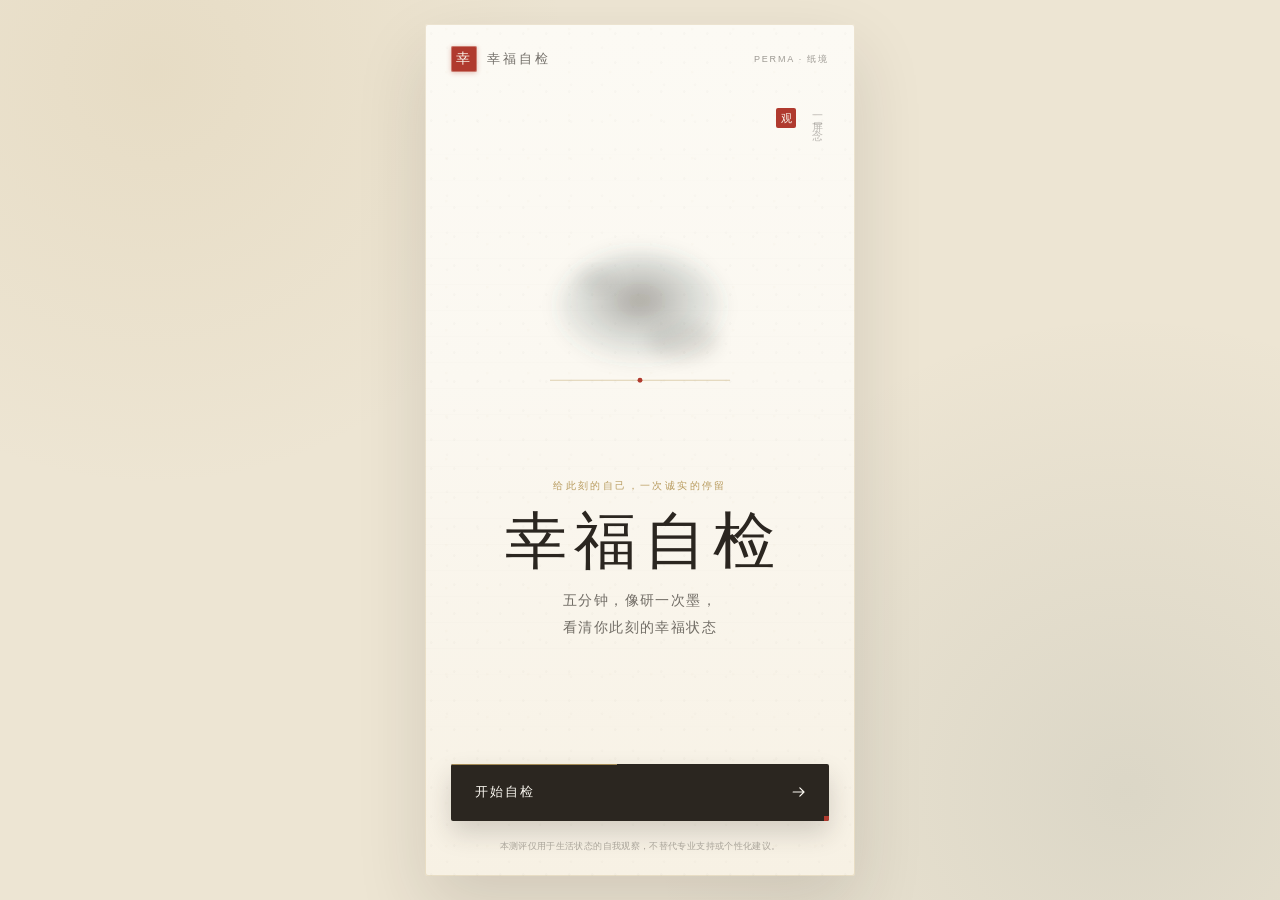
==== variants/paper/index.html @ 4a3c2c27 "feat: 三套 UI 方案（纸境/晨雾/夜航），逻辑同款、视觉重设计 - variants/paper 纸境：宣纸暖白 + 墨色 + 朱砂印章，水墨雷达，呼吸墨滴 - variants/mist 晨" ====
<!doctype html>
<html lang="zh-CN">
  <head>
    <meta charset="utf-8">
    <meta name="viewport" content="width=device-width, initial-scale=1, viewport-fit=cover">
    <meta name="theme-color" content="#FBF8F1">
    <meta name="color-scheme" content="light">
    <meta name="description" content="用五分钟，看见此刻生活里的五个幸福维度。">
    <title>幸福自检 · 纸境</title>
    <link rel="stylesheet" href="./style.css">
    <script src="./app.js" defer></script>
  </head>
  <body data-screen="home">
    <svg class="svg-defs" width="0" height="0" aria-hidden="true" focusable="false">
      <defs>
        <radialGradient id="inkWash" cx="50%" cy="42%" r="72%">
          <stop offset="0%" stop-color="#2B2620" stop-opacity="0.34"></stop>
          <stop offset="55%" stop-color="#2B2620" stop-opacity="0.17"></stop>
          <stop offset="100%" stop-color="#41585A" stop-opacity="0.05"></stop>
        </radialGradient>
      </defs>
    </svg>

    <div class="ambient ambient--ink" aria-hidden="true"></div>
    <div class="ambient ambient--gilt" aria-hidden="true"></div>

    <main class="app-shell" id="app">
      <!-- 卷一 · 起 -->
      <section class="screen screen--home is-active" data-screen="home" aria-labelledby="home-title">
        <header class="home-header">
          <a class="brand-lockup" href="#" aria-label="幸福自检首页" data-action="home">
            <span class="brand-seal" aria-hidden="true">幸</span>
            <span>幸福自检</span>
          </a>
          <span class="edition">PERMA · 纸境</span>
        </header>

        <div class="home-core">
          <span class="vertical-note" aria-hidden="true">一屏一念<i>观</i></span>

          <div class="ink-court" aria-hidden="true">
            <svg viewBox="0 0 320 250" role="presentation">
              <defs>
                <radialGradient id="inkPool" cx="50%" cy="44%" r="62%">
                  <stop offset="0%" stop-color="#2B2620" stop-opacity="0.4"></stop>
                  <stop offset="52%" stop-color="#41585A" stop-opacity="0.18"></stop>
                  <stop offset="100%" stop-color="#41585A" stop-opacity="0"></stop>
                </radialGradient>
                <filter id="inkBlur" x="-40%" y="-40%" width="180%" height="180%">
                  <feGaussianBlur stdDeviation="9"></feGaussianBlur>
                </filter>
              </defs>
              <ellipse class="ink-court__pool" cx="160" cy="110" rx="88" ry="60" fill="url(#inkPool)" filter="url(#inkBlur)"></ellipse>
              <ellipse cx="206" cy="146" rx="38" ry="20" fill="#2B2620" opacity="0.1" filter="url(#inkBlur)"></ellipse>
              <ellipse cx="114" cy="82" rx="20" ry="11" fill="#2B2620" opacity="0.08" filter="url(#inkBlur)"></ellipse>
              <path d="M64 188H256" fill="none" stroke="#B89B5E" stroke-opacity="0.6" stroke-width="0.8"></path>
              <circle cx="160" cy="188" r="2.6" fill="#B03A2E"></circle>
            </svg>
          </div>

          <div class="home-copy">
            <p class="eyebrow">给此刻的自己，一次诚实的停留</p>
            <h1 id="home-title" tabindex="-1">幸福自检</h1>
            <p class="home-value">五分钟，像研一次墨，<br>看清你此刻的幸福状态</p>
          </div>
        </div>

        <div class="home-bottom">
          <p class="resume-note" id="resumeNote" hidden></p>
          <button class="primary-button" id="startButton" type="button">
            <span id="startButtonLabel">开始自检</span>
            <svg viewBox="0 0 24 24" aria-hidden="true">
              <path d="M5 12h13m-5-5 5 5-5 5"></path>
            </svg>
          </button>
          <button class="text-button" id="restartButton" type="button" hidden>重新开始</button>
          <p class="disclaimer">本测评仅用于生活状态的自我观察，不替代专业支持或个性化建议。</p>
        </div>
      </section>

      <!-- 卷二 · 问 -->
      <section class="screen screen--quiz" data-screen="quiz" aria-labelledby="questionText" hidden>
        <header class="quiz-header">
          <button class="icon-button" id="quizBackButton" type="button" aria-label="返回上一题">
            <svg viewBox="0 0 24 24" aria-hidden="true">
              <path d="m15 18-6-6 6-6"></path>
            </svg>
          </button>
          <div class="quiz-count" aria-label="测评进度">
            <span id="questionNumber">01</span>
            <span class="quiz-count__total">/ 15</span>
          </div>
        </header>

        <div class="progress-line" aria-hidden="true">
          <span id="quizProgress"></span>
        </div>

        <div class="question-stage" id="questionStage">
          <div class="question-copy">
            <p class="eyebrow" id="questionDimension">P · 积极情绪</p>
            <h2 id="questionText" tabindex="-1">最近一周，有没有哪个瞬间让你真心笑出来？</h2>
          </div>

          <div class="scale-block">
            <div class="scale-options" id="scaleOptions" role="group" aria-labelledby="questionText"></div>
            <div class="scale-ends" aria-hidden="true">
              <span>完全没有</span>
              <span>非常频繁</span>
            </div>
            <p class="scale-hint" id="scaleHint" aria-live="polite">选择后自动进入下一题</p>
          </div>
        </div>
      </section>

      <!-- 卷三 · 鉴 -->
      <section class="screen screen--scroll" data-screen="result" aria-labelledby="result-title" hidden>
        <header class="screen-nav">
          <button class="nav-wordmark" type="button" data-action="home" aria-label="回到首页">
            <span class="brand-seal" aria-hidden="true">幸</span>
            <span>幸福自检</span>
          </button>
          <span class="screen-nav__meta">你的报告</span>
        </header>

        <div class="result-hero">
          <p class="eyebrow">此刻的幸福指数</p>
          <div class="score-lockup" aria-label="幸福指数">
            <output id="totalScore">0</output>
            <span>/ 100</span>
            <i class="result-seal" aria-hidden="true">鉴</i>
          </div>
          <h1 id="result-title" tabindex="-1">先看见此刻，不急着得出结论。</h1>
          <p id="resultSummary">五个维度里，有几处最近出现得更少。先不用急着做什么，看看它们在哪里。</p>
        </div>

        <figure class="radar-figure" aria-labelledby="radar-caption">
          <div class="radar-aura" aria-hidden="true"></div>
          <svg id="radarChart" viewBox="0 0 320 320" role="img" aria-label="五维幸福状态雷达图"></svg>
          <figcaption id="radar-caption">越靠近外圈，代表这一维度最近出现得越频繁</figcaption>
        </figure>

        <section class="dimension-section" aria-labelledby="dimension-title">
          <div class="section-heading">
            <p class="eyebrow">五个方向</p>
            <h2 id="dimension-title">哪里稳住了，<br>哪里还需要照看</h2>
          </div>
          <div class="dimension-list" id="dimensionInsights"></div>
        </section>

        <div class="result-actions">
          <button class="primary-button" id="viewPlanButton" type="button">
            <span>查看 7 天微训练</span>
            <svg viewBox="0 0 24 24" aria-hidden="true">
              <path d="M5 12h13m-5-5 5 5-5 5"></path>
            </svg>
          </button>
          <button class="text-button" id="retakeButton" type="button">重新自检</button>
        </div>
      </section>

      <!-- 卷四 · 习 -->
      <section class="screen screen--scroll screen--plan" data-screen="plan" aria-labelledby="plan-title" hidden>
        <header class="screen-nav">
          <button class="icon-button" id="planBackButton" type="button" aria-label="返回报告">
            <svg viewBox="0 0 24 24" aria-hidden="true">
              <path d="m15 18-6-6 6-6"></path>
            </svg>
          </button>
          <span class="screen-nav__meta">为你推荐</span>
        </header>

        <div class="plan-hero">
          <p class="eyebrow" id="planKicker">重新看见</p>
          <h1 id="plan-title" tabindex="-1"><span id="planName">心态</span><br>7 天微训练</h1>
          <p id="planDescription">七天里，每天拿出不超过五分钟，把注意力放回真正重要的地方。</p>
          <div class="plan-rule">
            <span>7 DAYS</span>
            <span>每天 ≤ 5 分钟</span>
          </div>
        </div>

        <div class="timeline" id="trainingTimeline" aria-label="七天训练计划"></div>

        <p class="plan-footnote">不用补课，也不用追赶。哪一天想起来，就从那一天继续。</p>
      </section>

      <!-- 卷五 · 息 -->
      <section class="screen screen--breathe" data-screen="breathe" aria-labelledby="breathe-title" hidden>
        <header class="breathe-header">
          <span>DAY 01 · 呼吸内观</span>
          <button class="icon-button" id="closeBreatheButton" type="button" aria-label="退出练习">
            <svg viewBox="0 0 24 24" aria-hidden="true">
              <path d="M6 6l12 12M18 6 6 18"></path>
            </svg>
          </button>
        </header>

        <div class="breathe-copy">
          <p class="eyebrow">把这一分钟还给自己</p>
          <h1 id="breathe-title" tabindex="-1">肩膀松一点，<br>让呼吸像墨，慢慢晕开。</h1>
        </div>

        <div class="breath-orbit" id="breathOrbit" aria-live="polite">
          <span class="breath-orbit__ring" aria-hidden="true"></span>
          <span class="breath-orbit__halo" aria-hidden="true"></span>
          <span class="breath-orbit__blot" aria-hidden="true"></span>
          <strong id="breathPhase">准备</strong>
        </div>

        <div class="breath-controls">
          <time id="breathCountdown" datetime="PT1M">01:00</time>
          <p id="breathPattern">吸气 4 秒 · 屏息 2 秒 · 呼气 6 秒</p>
          <button class="primary-button primary-button--quiet" id="startBreathButton" type="button">
            <span>开始 60 秒</span>
            <svg viewBox="0 0 24 24" aria-hidden="true">
              <path d="m9 7 7 5-7 5Z"></path>
            </svg>
          </button>
        </div>
      </section>

      <!-- 卷终 · 记 -->
      <section class="screen screen--complete" data-screen="complete" aria-labelledby="complete-title" hidden>
        <div class="complete-mark" aria-hidden="true">
          <svg viewBox="0 0 180 180">
            <circle cx="90" cy="90" r="62" pathLength="1"></circle>
          </svg>
          <span class="complete-seal">记</span>
        </div>
        <div class="complete-copy">
          <p class="eyebrow">DAY 01 · 已记下</p>
          <h1 id="complete-title" tabindex="-1">今天的练习，落墨为记。</h1>
          <p>明天见。</p>
        </div>
        <div class="complete-bottom">
          <p>不必一次走很远。<br>能回来这一分钟，就已经很好。</p>
          <button class="line-button" id="backToPlanButton" type="button">回到七天计划</button>
        </div>
      </section>

      <noscript>
        <p class="noscript">请启用浏览器脚本后再开始自检。</p>
      </noscript>
    </main>
  </body>
</html>
---- variants/paper/style.css ----
/* ============================================================
   纸境 · 幸福自检
   宣纸暖白为底，墨为文字，朱砂为点，黛青为辅，描金为线。
   动效克制如翻纸：淡入、位移极小、350ms 以内。
   ============================================================ */

:root {
  --paper: #FBF8F1;
  --paper-warm: #FCFAF4;
  --paper-deep: #F3EDE0;
  --paper-shade: #EDE5D3;
  --ink: #2B2620;
  --ink-strong: rgba(43, 38, 32, 0.95);
  --ink-mid: rgba(43, 38, 32, 0.66);
  --ink-soft: rgba(43, 38, 32, 0.45);
  --ink-faint: rgba(43, 38, 32, 0.3);
  --cinnabar: #B03A2E;
  --cinnabar-soft: rgba(176, 58, 46, 0.12);
  --indigo: #41585A;
  --indigo-mid: rgba(65, 88, 90, 0.78);
  --gilt: #B89B5E;
  --gilt-line: rgba(184, 155, 94, 0.44);
  --hairline: rgba(43, 38, 32, 0.13);
  --hairline-soft: rgba(43, 38, 32, 0.09);
  --ease-out: cubic-bezier(0.22, 1, 0.36, 1);
  --font-serif: "Songti SC", "STSong", "Noto Serif SC", "Source Han Serif SC", serif;
  --font-sans: -apple-system, "PingFang SC", "Noto Sans SC", sans-serif;
}

*,
*::before,
*::after {
  box-sizing: border-box;
}

html {
  min-width: 320px;
  min-height: 100%;
  background: var(--paper-shade);
  color: var(--ink-strong);
  font-family: var(--font-serif);
  font-synthesis: none;
  -webkit-font-smoothing: antialiased;
  text-rendering: optimizeLegibility;
}

body {
  min-width: 320px;
  min-height: 100%;
  margin: 0;
  overflow-x: hidden;
  background:
    radial-gradient(circle at 12% 8%, rgba(184, 155, 94, 0.12), transparent 26rem),
    radial-gradient(circle at 88% 88%, rgba(65, 88, 90, 0.1), transparent 30rem),
    var(--paper-shade);
}

::selection {
  background: rgba(176, 58, 46, 0.16);
}

button,
a {
  color: inherit;
  font: inherit;
  -webkit-tap-highlight-color: transparent;
}

button {
  border: 0;
  cursor: pointer;
}

button:focus-visible,
a:focus-visible {
  outline: 1px solid var(--cinnabar);
  outline-offset: 4px;
}

/* 标题仅作读屏落点，不描边 */
[tabindex="-1"]:focus-visible {
  outline: none;
}

button:disabled {
  cursor: default;
}

svg {
  display: block;
}

[hidden] {
  display: none !important;
}

.svg-defs {
  position: absolute;
  width: 0;
  height: 0;
  overflow: hidden;
}

/* ---------- 桌面两侧氛围：淡淡的墨与金 ---------- */

.ambient {
  position: fixed;
  z-index: -1;
  border-radius: 50%;
  pointer-events: none;
  filter: blur(80px);
  opacity: 0.5;
  transition: opacity 340ms var(--ease-out), transform 340ms var(--ease-out);
}

.ambient--ink {
  top: -13rem;
  left: calc(50% - 29rem);
  width: 34rem;
  height: 34rem;
  background: rgba(65, 88, 90, 0.14);
}

.ambient--gilt {
  right: calc(50% - 31rem);
  bottom: -16rem;
  width: 38rem;
  height: 38rem;
  background: rgba(184, 155, 94, 0.16);
}

body[data-screen="breathe"] .ambient--ink,
body[data-screen="complete"] .ambient--ink {
  opacity: 0.72;
  transform: translate3d(3rem, 12rem, 0) scale(1.18);
}

body[data-screen="breathe"] .ambient--gilt,
body[data-screen="complete"] .ambient--gilt {
  opacity: 0.62;
  transform: translate3d(-3rem, -8rem, 0) scale(1.14);
}

/* ---------- 纸卷本体 ---------- */

.app-shell {
  position: relative;
  width: 100%;
  max-width: 430px;
  min-height: 100vh;
  min-height: 100dvh;
  margin: 0 auto;
  overflow: hidden;
  background: linear-gradient(180deg, var(--paper-warm) 0%, var(--paper) 42%, #F7F1E4 100%);
  box-shadow:
    inset 0 0 0 1px rgba(184, 155, 94, 0.18),
    0 24px 60px rgba(43, 38, 32, 0.12);
  isolation: isolate;
}

/* 纸的肌理：细小的纤维噪点 + 极淡的帘纹 */
.app-shell::before {
  position: absolute;
  inset: 0;
  z-index: 0;
  background-image:
    radial-gradient(circle at 27% 33%, rgba(43, 38, 32, 0.02) 0 1px, transparent 1.6px),
    radial-gradient(circle at 71% 64%, rgba(43, 38, 32, 0.014) 0 1px, transparent 1.6px),
    radial-gradient(circle at 52% 12%, rgba(184, 155, 94, 0.024) 0 1px, transparent 1.8px);
  background-size: 23px 29px, 31px 37px, 41px 43px;
  content: "";
  pointer-events: none;
}

.app-shell::after {
  position: absolute;
  inset: 0;
  z-index: 0;
  background: repeating-linear-gradient(
    180deg,
    rgba(43, 38, 32, 0.012) 0 1px,
    transparent 1px 26px
  );
  content: "";
  mask-image: linear-gradient(180deg, transparent, #000 30%, #000 70%, transparent);
  opacity: 0.8;
  pointer-events: none;
}

/* ---------- 屏幕切换：翻纸 ---------- */

.screen {
  position: relative;
  z-index: 1;
  width: 100%;
  min-height: 100vh;
  min-height: 100dvh;
  opacity: 0;
  transform: translateY(10px);
  transition:
    opacity 320ms var(--ease-out),
    transform 320ms var(--ease-out);
}

.screen.is-active {
  opacity: 1;
  transform: translateY(0);
}

.screen.is-leaving {
  opacity: 0;
  pointer-events: none;
  transform: translateY(-8px);
}

.screen.is-entering {
  pointer-events: none;
}

/* ---------- 通用字样 ---------- */

.eyebrow {
  margin: 0;
  color: var(--gilt);
  font-family: var(--font-sans);
  font-size: 10px;
  font-weight: 500;
  letter-spacing: 0.24em;
  line-height: 1.5;
  text-transform: uppercase;
}

.brand-lockup,
.nav-wordmark {
  display: inline-flex;
  align-items: center;
  gap: 10px;
  padding: 0;
  border: 0;
  background: transparent;
  color: var(--ink-mid);
  font-family: var(--font-serif);
  font-size: 13px;
  letter-spacing: 0.22em;
  text-decoration: none;
}

.brand-seal {
  display: grid;
  width: 26px;
  height: 26px;
  place-items: center;
  border-radius: 2px;
  background: var(--cinnabar);
  box-shadow:
    inset 0 0 0 1px rgba(251, 246, 236, 0.35),
    0 1px 5px rgba(176, 58, 46, 0.3);
  color: #FBF6EC;
  font-family: var(--font-serif);
  font-size: 14px;
  line-height: 1;
}

.edition,
.screen-nav__meta,
.breathe-header > span {
  color: var(--ink-soft);
  font-family: var(--font-sans);
  font-size: 9px;
  font-variant-numeric: tabular-nums;
  letter-spacing: 0.2em;
}

.home-header,
.screen-nav,
.quiz-header,
.breathe-header {
  display: flex;
  align-items: center;
  justify-content: space-between;
  padding-top: calc(22px + env(safe-area-inset-top));
}

.home-header {
  padding-inline: 26px;
}

/* ---------- 卷一 · 起 ---------- */

.screen--home {
  display: flex;
  flex-direction: column;
  padding-bottom: calc(22px + env(safe-area-inset-bottom));
}

.home-core {
  position: relative;
  display: flex;
  flex: 1;
  flex-direction: column;
  justify-content: center;
  min-height: 430px;
  padding: 4vh 26px 3vh;
}

.vertical-note {
  position: absolute;
  top: clamp(14px, 4vh, 44px);
  right: 30px;
  display: inline-flex;
  flex-direction: column;
  align-items: center;
  gap: 14px;
  color: var(--ink-faint);
  font-family: var(--font-serif);
  font-size: 11px;
  letter-spacing: 0.4em;
  writing-mode: vertical-rl;
}

.vertical-note i {
  display: grid;
  width: 20px;
  height: 20px;
  place-items: center;
  border-radius: 2px;
  background: var(--cinnabar);
  color: #FBF6EC;
  font-size: 11px;
  font-style: normal;
  letter-spacing: 0;
  writing-mode: horizontal-tb;
}

.ink-court {
  width: min(76vw, 300px);
  margin: 0 auto clamp(20px, 4.5vh, 42px);
}

.ink-court svg {
  width: 100%;
  overflow: visible;
}

.ink-court__pool {
  transform-box: fill-box;
  transform-origin: center;
  animation: ink-breathe 9s ease-in-out infinite;
}

.home-copy {
  text-align: center;
}

.home-copy h1 {
  margin: 16px 0 14px;
  color: var(--ink);
  font-family: var(--font-serif);
  font-size: clamp(48px, 14vw, 62px);
  font-weight: 400;
  letter-spacing: 0.12em;
  line-height: 1.04;
  text-indent: 0.12em;
}

.home-value {
  margin: 0;
  color: var(--ink-mid);
  font-family: var(--font-serif);
  font-size: 14px;
  letter-spacing: 0.1em;
  line-height: 1.9;
}

.home-bottom {
  padding: 0 26px;
}

.resume-note {
  margin: 0 0 12px;
  color: var(--indigo-mid);
  font-family: var(--font-sans);
  font-size: 11px;
  letter-spacing: 0.05em;
  text-align: center;
}

/* ---------- 按钮：墨块与金线 ---------- */

.primary-button {
  position: relative;
  display: flex;
  width: 100%;
  min-height: 57px;
  align-items: center;
  justify-content: space-between;
  padding: 0 20px 0 24px;
  overflow: hidden;
  border-radius: 2px;
  background: var(--ink);
  box-shadow: 0 12px 26px rgba(43, 38, 32, 0.18);
  color: var(--paper);
  font-family: var(--font-sans);
  font-size: 13px;
  font-weight: 600;
  letter-spacing: 0.16em;
  transition:
    background-color 260ms var(--ease-out),
    color 260ms var(--ease-out),
    transform 220ms var(--ease-out);
}

.primary-button::before {
  position: absolute;
  top: 0;
  left: 0;
  width: 44%;
  height: 1px;
  background: rgba(184, 155, 94, 0.85);
  content: "";
}

.primary-button::after {
  position: absolute;
  right: 0;
  bottom: 0;
  width: 5px;
  height: 5px;
  background: var(--cinnabar);
  content: "";
}

.primary-button svg {
  width: 20px;
  height: 20px;
  fill: none;
  stroke: currentColor;
  stroke-linecap: round;
  stroke-linejoin: round;
  stroke-width: 1.4;
  transition: transform 260ms var(--ease-out);
}

.primary-button:active {
  transform: scale(0.992);
}

.text-button {
  display: block;
  margin: 16px auto 0;
  padding: 5px;
  border-bottom: 1px solid transparent;
  background: transparent;
  color: var(--ink-soft);
  font-family: var(--font-sans);
  font-size: 11px;
  letter-spacing: 0.1em;
  transition: color 240ms var(--ease-out), border-color 240ms var(--ease-out);
}

.disclaimer {
  max-width: 330px;
  margin: 18px auto 0;
  color: rgba(43, 38, 32, 0.36);
  font-family: var(--font-sans);
  font-size: 9px;
  letter-spacing: 0.04em;
  line-height: 1.7;
  text-align: center;
}

.icon-button {
  display: grid;
  width: 44px;
  height: 44px;
  padding: 0;
  place-items: center;
  border: 1px solid var(--hairline);
  border-radius: 50%;
  background: rgba(255, 255, 255, 0.42);
  color: var(--ink-mid);
  transition:
    border-color 240ms var(--ease-out),
    color 240ms var(--ease-out),
    background-color 240ms var(--ease-out);
}

.icon-button svg {
  width: 18px;
  height: 18px;
  fill: none;
  stroke: currentColor;
  stroke-linecap: round;
  stroke-width: 1.3;
}

/* ---------- 卷二 · 问 ---------- */

.screen--quiz {
  padding: 0 26px calc(32px + env(safe-area-inset-bottom));
}

.quiz-header {
  height: calc(70px + env(safe-area-inset-top));
}

.quiz-count {
  display: flex;
  align-items: baseline;
  gap: 5px;
  color: var(--ink);
  font-family: var(--font-serif);
  font-size: 17px;
  font-variant-numeric: tabular-nums;
  letter-spacing: 0.05em;
}

.quiz-count__total {
  color: var(--ink-soft);
  font-family: var(--font-sans);
  font-size: 10px;
}

.progress-line {
  width: 100%;
  height: 1px;
  overflow: visible;
  background: var(--hairline-soft);
}

.progress-line span {
  position: relative;
  display: block;
  width: 6.666%;
  height: 100%;
  background: linear-gradient(90deg, var(--gilt-line), var(--gilt));
  transform-origin: left;
  transition: width 320ms var(--ease-out);
}

/* 进度尽头的一点朱砂 */
.progress-line span::after {
  position: absolute;
  top: -2px;
  right: -2.5px;
  width: 5px;
  height: 5px;
  border-radius: 50%;
  background: var(--cinnabar);
  content: "";
}

.question-stage {
  display: flex;
  min-height: calc(100dvh - 112px - env(safe-area-inset-top) - env(safe-area-inset-bottom));
  flex-direction: column;
  justify-content: space-between;
  padding: clamp(54px, 11vh, 96px) 0 clamp(24px, 6vh, 54px);
  opacity: 1;
  transform: translateY(0);
  transition:
    opacity 250ms var(--ease-out),
    transform 250ms var(--ease-out);
}

.question-stage.is-changing {
  opacity: 0;
  transform: translateY(-10px);
}

.question-copy .eyebrow::before {
  display: inline-block;
  width: 5px;
  height: 5px;
  margin-right: 9px;
  background: var(--cinnabar);
  content: "";
  vertical-align: 2px;
}

.question-copy h2 {
  max-width: 350px;
  margin: 22px 0 0;
  color: var(--ink);
  font-family: var(--font-serif);
  font-size: clamp(29px, 8.8vw, 37px);
  font-weight: 400;
  letter-spacing: 0.03em;
  line-height: 1.56;
}

.scale-block {
  width: 100%;
}

.scale-options {
  display: grid;
  grid-template-columns: repeat(7, 1fr);
  gap: 5px;
  margin-inline: -6px;
}

.scale-option {
  position: relative;
  display: grid;
  min-width: 0;
  aspect-ratio: 1;
  padding: 0;
  place-items: center;
  border: 1px solid rgba(43, 38, 32, 0.26);
  border-radius: 50%;
  background: rgba(255, 255, 255, 0.4);
  color: var(--ink-mid);
  font-family: var(--font-sans);
  font-size: 12px;
  font-variant-numeric: tabular-nums;
  transition:
    color 220ms var(--ease-out),
    background-color 220ms var(--ease-out),
    border-color 220ms var(--ease-out),
    transform 220ms var(--ease-out);
}

.scale-option::after {
  position: absolute;
  inset: -4px;
  border: 1px solid transparent;
  border-radius: 50%;
  content: "";
  transition: border-color 220ms var(--ease-out), transform 220ms var(--ease-out);
}

/* 选中：一枚落下的朱砂印 */
.scale-option.is-selected {
  border-color: var(--cinnabar);
  background: var(--cinnabar);
  box-shadow: 0 3px 10px rgba(176, 58, 46, 0.3);
  color: #FBF6EC;
  transform: scale(1.08);
}

.scale-option.is-selected::after {
  border-color: rgba(176, 58, 46, 0.32);
  transform: scale(1.04);
}

.scale-ends {
  display: flex;
  justify-content: space-between;
  margin-top: 11px;
  color: var(--ink-soft);
  font-family: var(--font-sans);
  font-size: 9px;
  letter-spacing: 0.05em;
}

.scale-hint {
  min-height: 18px;
  margin: 24px 0 0;
  color: var(--indigo-mid);
  font-family: var(--font-sans);
  font-size: 10px;
  letter-spacing: 0.1em;
  text-align: center;
}

/* ---------- 卷三 · 鉴 ---------- */

.screen--scroll {
  padding: 0 26px calc(46px + env(safe-area-inset-bottom));
}

.screen-nav {
  min-height: calc(72px + env(safe-area-inset-top));
}

.result-hero {
  padding: clamp(55px, 10vh, 88px) 0 40px;
}

.score-lockup {
  position: relative;
  display: flex;
  align-items: flex-end;
  gap: 9px;
  margin-top: 8px;
  color: var(--ink);
  font-variant-numeric: tabular-nums;
}

.score-lockup output {
  font-family: var(--font-serif);
  font-size: clamp(92px, 29vw, 124px);
  font-weight: 400;
  letter-spacing: -0.05em;
  line-height: 1;
}

.score-lockup > span {
  margin-bottom: 15px;
  color: var(--ink-soft);
  font-family: var(--font-sans);
  font-size: 11px;
  letter-spacing: 0.08em;
}

.result-seal {
  display: grid;
  width: 30px;
  height: 30px;
  margin-bottom: 12px;
  margin-left: auto;
  place-items: center;
  border-radius: 2px;
  background: var(--cinnabar);
  box-shadow:
    inset 0 0 0 1px rgba(251, 246, 236, 0.35),
    0 1px 5px rgba(176, 58, 46, 0.28);
  color: #FBF6EC;
  font-family: var(--font-serif);
  font-size: 15px;
  font-style: normal;
}

.result-hero h1 {
  max-width: 330px;
  margin: 36px 0 12px;
  color: var(--ink);
  font-family: var(--font-serif);
  font-size: 25px;
  font-weight: 400;
  letter-spacing: 0.04em;
  line-height: 1.58;
}

.result-hero > p:last-child {
  max-width: 340px;
  margin: 0;
  color: var(--ink-mid);
  font-family: var(--font-serif);
  font-size: 13px;
  letter-spacing: 0.04em;
  line-height: 1.9;
}

/* ---------- 水墨雷达 ---------- */

.radar-figure {
  position: relative;
  margin: 18px -4px 84px;
}

.radar-figure svg {
  position: relative;
  z-index: 1;
  width: 100%;
  overflow: visible;
}

/* 图后一团淡淡的黛青晕 */
.radar-aura {
  position: absolute;
  top: 18%;
  left: 18%;
  width: 64%;
  aspect-ratio: 1;
  border-radius: 50%;
  background: rgba(65, 88, 90, 0.13);
  filter: blur(32px);
}

.radar-grid {
  fill: none;
  stroke: rgba(43, 38, 32, 0.13);
  stroke-width: 0.7;
}

.radar-grid:last-of-type {
  stroke: rgba(184, 155, 94, 0.55);
  stroke-width: 0.9;
}

.radar-axis {
  stroke: rgba(43, 38, 32, 0.09);
  stroke-width: 0.7;
}

/* 形状即一笔墨：晕染填充 + 墨线勾勒 */
.radar-shape {
  fill: rgba(43, 38, 32, 0.18);
  fill: url(#inkWash) rgba(43, 38, 32, 0.18);
  stroke: var(--ink);
  stroke-dasharray: 1;
  stroke-dashoffset: 1;
  stroke-linejoin: round;
  stroke-opacity: 0.85;
  stroke-width: 1.5;
  animation:
    draw-radar 1050ms 180ms var(--ease-out) forwards,
    radar-fill 700ms 650ms var(--ease-out) both;
}

/* 顶点是五粒朱砂 */
.radar-dot {
  fill: var(--cinnabar);
  stroke: var(--paper);
  stroke-width: 1.2;
  opacity: 0;
  transform-box: fill-box;
  transform-origin: center;
  animation: reveal-dot 300ms var(--dot-delay) var(--ease-out) forwards;
}

.radar-code {
  fill: var(--ink);
  font-family: var(--font-serif);
  font-size: 12px;
  font-weight: 600;
  letter-spacing: 0.1em;
}

.radar-name {
  fill: var(--ink-soft);
  font-family: var(--font-sans);
  font-size: 8px;
  letter-spacing: 0.1em;
}

.radar-figure figcaption {
  margin-top: 8px;
  color: var(--ink-soft);
  font-family: var(--font-sans);
  font-size: 9px;
  letter-spacing: 0.05em;
  text-align: center;
}

/* ---------- 五个方向 ---------- */

.section-heading {
  margin-bottom: 34px;
}

.section-heading h2 {
  margin: 14px 0 0;
  color: var(--ink);
  font-family: var(--font-serif);
  font-size: 30px;
  font-weight: 400;
  letter-spacing: 0.04em;
  line-height: 1.48;
}

.dimension-list {
  border-bottom: 1px solid var(--hairline-soft);
}

.dimension-row {
  position: relative;
  display: grid;
  grid-template-columns: 44px 1fr auto;
  gap: 0 14px;
  padding: 24px 2px 26px;
  overflow: hidden;
  border-top: 1px solid var(--hairline-soft);
  opacity: 0;
  transform: translateY(8px);
  animation: reveal-row 340ms var(--row-delay) var(--ease-out) forwards;
}

.dimension-row::before {
  position: absolute;
  top: 0;
  bottom: 0;
  left: -26px;
  width: 2px;
  background: transparent;
  content: "";
}

.dimension-row.is-weak {
  background: linear-gradient(90deg, rgba(176, 58, 46, 0.06), transparent 80%);
}

.dimension-row.is-weak::before {
  background: var(--cinnabar);
}

.dimension-code {
  color: var(--indigo);
  font-family: var(--font-serif);
  font-size: 20px;
  letter-spacing: 0.06em;
  line-height: 1.2;
}

.dimension-row.is-weak .dimension-code {
  color: var(--cinnabar);
}

.dimension-name {
  margin: 0;
  color: var(--ink);
  font-family: var(--font-sans);
  font-size: 13px;
  font-weight: 500;
  letter-spacing: 0.09em;
}

.dimension-flag {
  display: inline-block;
  margin-top: 7px;
  color: var(--cinnabar);
  font-family: var(--font-sans);
  font-size: 8px;
  letter-spacing: 0.14em;
}

.dimension-flag::before {
  display: inline-block;
  width: 4px;
  height: 4px;
  margin-right: 6px;
  background: currentColor;
  content: "";
  vertical-align: 1px;
}

.dimension-score {
  color: var(--ink-mid);
  font-family: var(--font-serif);
  font-size: 19px;
  font-variant-numeric: tabular-nums;
  line-height: 1.2;
}

.dimension-insight {
  grid-column: 2 / 4;
  margin: 15px 0 0;
  color: var(--ink-mid);
  font-family: var(--font-serif);
  font-size: 15px;
  letter-spacing: 0.03em;
  line-height: 1.78;
}

.result-actions {
  margin-top: 46px;
}

/* ---------- 卷四 · 习 ---------- */

.screen--plan {
  background: linear-gradient(180deg, rgba(65, 88, 90, 0.04), transparent 34rem);
}

.plan-hero {
  padding: clamp(58px, 11vh, 92px) 0 56px;
}

.plan-hero h1 {
  margin: 15px 0 21px;
  color: var(--ink);
  font-family: var(--font-serif);
  font-size: clamp(47px, 13vw, 57px);
  font-weight: 400;
  letter-spacing: 0.05em;
  line-height: 1.22;
}

.plan-hero h1 span {
  color: var(--cinnabar);
}

.plan-hero > p:not(.eyebrow) {
  max-width: 338px;
  margin: 0;
  color: var(--ink-mid);
  font-family: var(--font-serif);
  font-size: 13px;
  letter-spacing: 0.04em;
  line-height: 1.9;
}

.plan-rule {
  display: flex;
  justify-content: space-between;
  margin-top: 34px;
  padding: 13px 0;
  border-top: 1px solid var(--gilt-line);
  border-bottom: 1px solid var(--gilt-line);
  color: var(--ink-soft);
  font-family: var(--font-sans);
  font-size: 8px;
  font-variant-numeric: tabular-nums;
  letter-spacing: 0.18em;
}

.timeline {
  position: relative;
}

/* 一根描金的时间线 */
.timeline::before {
  position: absolute;
  top: 22px;
  bottom: 26px;
  left: 20px;
  width: 1px;
  background: linear-gradient(to bottom, var(--gilt), rgba(184, 155, 94, 0.08));
  content: "";
}

.timeline-item {
  position: relative;
  display: grid;
  width: 100%;
  grid-template-columns: 41px 1fr;
  gap: 18px;
  padding: 0 0 34px;
  border: 0;
  background: transparent;
  color: inherit;
  text-align: left;
  opacity: 0;
  transform: translateY(8px);
  animation: reveal-row 340ms var(--item-delay) var(--ease-out) forwards;
}

button.timeline-item {
  cursor: pointer;
}

.timeline-day {
  position: relative;
  z-index: 1;
  display: grid;
  width: 41px;
  height: 41px;
  place-items: center;
  border: 1px solid var(--gilt-line);
  border-radius: 50%;
  background: var(--paper);
  color: var(--ink-soft);
  font-family: var(--font-sans);
  font-size: 9px;
  font-variant-numeric: tabular-nums;
  letter-spacing: 0.05em;
}

/* 当日练习 = 一方朱砂章 */
.timeline-item--active .timeline-day {
  border-color: var(--cinnabar);
  border-radius: 4px;
  background: var(--cinnabar);
  box-shadow:
    inset 0 0 0 1px rgba(251, 246, 236, 0.3),
    0 0 0 5px rgba(176, 58, 46, 0.08);
  color: #FBF6EC;
}

.timeline-content {
  min-width: 0;
  padding-top: 1px;
}

.timeline-meta {
  display: flex;
  align-items: center;
  justify-content: space-between;
  margin-bottom: 7px;
  color: var(--ink-soft);
  font-family: var(--font-sans);
  font-size: 8px;
  letter-spacing: 0.14em;
}

.timeline-title {
  margin: 0;
  color: var(--ink);
  font-family: var(--font-serif);
  font-size: 18px;
  font-weight: 400;
  letter-spacing: 0.04em;
  line-height: 1.45;
}

.timeline-action {
  margin: 8px 0 0;
  color: var(--ink-mid);
  font-family: var(--font-sans);
  font-size: 11px;
  font-weight: 300;
  letter-spacing: 0.04em;
  line-height: 1.78;
}

.timeline-cta {
  display: inline-flex;
  align-items: center;
  gap: 8px;
  margin-top: 15px;
  color: var(--cinnabar);
  font-family: var(--font-sans);
  font-size: 9px;
  letter-spacing: 0.14em;
}

.timeline-cta::after {
  width: 24px;
  height: 1px;
  background: currentColor;
  content: "";
  transition: width 260ms var(--ease-out);
}

.timeline-item.is-complete .timeline-cta {
  color: var(--indigo);
}

.plan-footnote {
  margin: 18px 0 0 59px;
  padding-top: 22px;
  border-top: 1px solid var(--hairline-soft);
  color: var(--ink-soft);
  font-family: var(--font-serif);
  font-size: 12px;
  letter-spacing: 0.03em;
  line-height: 1.85;
}

/* ---------- 卷五 · 息：一滴墨随呼吸晕开又收拢 ---------- */

.screen--breathe {
  display: flex;
  flex-direction: column;
  padding: 0 26px calc(28px + env(safe-area-inset-bottom));
  background:
    radial-gradient(circle at 50% 58%, rgba(65, 88, 90, 0.09), transparent 16rem),
    linear-gradient(180deg, #FAF6EC, var(--paper-deep));
}

.breathe-header {
  position: relative;
  z-index: 2;
}

.breathe-copy {
  position: relative;
  z-index: 1;
  margin-top: clamp(38px, 7vh, 68px);
}

.breathe-copy h1 {
  margin: 16px 0 0;
  color: var(--ink);
  font-family: var(--font-serif);
  font-size: clamp(29px, 8.6vw, 37px);
  font-weight: 400;
  letter-spacing: 0.04em;
  line-height: 1.5;
}

.breath-orbit {
  position: relative;
  display: grid;
  width: min(56vw, 235px);
  aspect-ratio: 1;
  flex: 0 0 auto;
  margin: auto;
  place-items: center;
  color: var(--paper);
}

/* 静静的一圈描金界 */
.breath-orbit__ring {
  position: absolute;
  inset: 0;
  border: 1px solid var(--gilt-line);
  border-radius: 50%;
}

/* 墨滴的水晕 */
.breath-orbit__halo {
  position: absolute;
  inset: 6%;
  border-radius: 50%;
  background: radial-gradient(circle at 50% 48%, rgba(43, 38, 32, 0.28), rgba(65, 88, 90, 0.14) 55%, transparent 72%);
  filter: blur(12px);
  transform: scale(0.72);
  transform-origin: center;
}

/* 墨滴本体：不是正圆，是一滴落在纸上的墨 */
.breath-orbit__blot {
  position: absolute;
  inset: 19%;
  border-radius: 52% 48% 55% 45% / 49% 54% 46% 51%;
  background: radial-gradient(circle at 46% 42%, rgba(43, 38, 32, 0.96), rgba(43, 38, 32, 0.78) 46%, rgba(43, 38, 32, 0.3) 66%, transparent 76%);
  filter: blur(0.6px);
  transform: scale(0.72);
  transform-origin: center;
}

.breath-orbit.is-running .breath-orbit__halo,
.breath-orbit.is-running .breath-orbit__blot {
  animation: breathe 12s linear infinite;
}

.breath-orbit strong {
  position: relative;
  z-index: 1;
  font-family: var(--font-serif);
  font-size: 18px;
  font-weight: 400;
  letter-spacing: 0.26em;
  text-indent: 0.26em;
  text-shadow: 0 1px 8px rgba(43, 38, 32, 0.5);
}

.breath-controls {
  position: relative;
  z-index: 1;
  text-align: center;
}

.breath-controls time {
  display: block;
  color: var(--ink);
  font-family: var(--font-serif);
  font-size: 38px;
  font-variant-numeric: tabular-nums;
  letter-spacing: 0.08em;
  line-height: 1;
}

.breath-controls p {
  min-height: 18px;
  margin: 11px 0 25px;
  color: var(--ink-soft);
  font-family: var(--font-sans);
  font-size: 9px;
  font-variant-numeric: tabular-nums;
  letter-spacing: 0.12em;
}

.primary-button--quiet {
  border: 1px solid rgba(43, 38, 32, 0.3);
  background: rgba(255, 255, 255, 0.35);
  box-shadow: none;
  color: var(--ink);
}

.primary-button--quiet::before {
  background: rgba(184, 155, 94, 0.7);
}

.breath-controls.is-running .primary-button {
  visibility: hidden;
  pointer-events: none;
}

/* ---------- 卷终 · 记 ---------- */

.screen--complete {
  display: flex;
  flex-direction: column;
  justify-content: center;
  padding: calc(48px + env(safe-area-inset-top)) 30px calc(32px + env(safe-area-inset-bottom));
  background:
    radial-gradient(circle at 50% 36%, rgba(184, 155, 94, 0.1), transparent 18rem),
    linear-gradient(180deg, var(--paper-warm), var(--paper-deep));
}

.complete-mark {
  position: relative;
  width: 148px;
  margin: 0 auto 42px;
}

/* 一笔圆：墨圈收笔处留白 */
.complete-mark svg circle {
  fill: none;
  stroke: var(--ink);
  stroke-dasharray: 1;
  stroke-dashoffset: 1;
  stroke-linecap: round;
  stroke-opacity: 0.85;
  stroke-width: 2.4;
  animation: draw-enso 1100ms 150ms var(--ease-out) forwards;
}

.complete-seal {
  position: absolute;
  right: 4px;
  bottom: 8px;
  display: grid;
  width: 30px;
  height: 30px;
  place-items: center;
  border-radius: 3px;
  background: var(--cinnabar);
  box-shadow:
    inset 0 0 0 1px rgba(251, 246, 236, 0.35),
    0 2px 8px rgba(176, 58, 46, 0.3);
  color: #FBF6EC;
  font-family: var(--font-serif);
  font-size: 15px;
}

.complete-copy {
  text-align: center;
}

.complete-copy h1 {
  margin: 17px 0 10px;
  color: var(--ink);
  font-family: var(--font-serif);
  font-size: 30px;
  font-weight: 400;
  letter-spacing: 0.05em;
  line-height: 1.5;
}

.complete-copy > p:last-child {
  margin: 0;
  color: var(--cinnabar);
  font-family: var(--font-serif);
  font-size: 20px;
  letter-spacing: 0.14em;
}

.complete-bottom {
  margin-top: auto;
  text-align: center;
}

.complete-bottom p {
  margin: 0 0 27px;
  color: var(--ink-soft);
  font-family: var(--font-serif);
  font-size: 12px;
  letter-spacing: 0.05em;
  line-height: 1.85;
}

.line-button {
  min-width: 174px;
  min-height: 44px;
  padding: 13px 19px;
  border: 1px solid var(--gilt-line);
  border-radius: 1px;
  background: transparent;
  color: var(--ink-mid);
  font-family: var(--font-sans);
  font-size: 10px;
  letter-spacing: 0.14em;
  transition: border-color 240ms var(--ease-out), color 240ms var(--ease-out);
}

.noscript {
  position: fixed;
  right: 20px;
  bottom: 20px;
  left: 20px;
  z-index: 10;
  margin: 0;
  padding: 14px;
  background: var(--ink);
  color: var(--paper);
  font-size: 12px;
  text-align: center;
}

/* ---------- 动效 ---------- */

@keyframes ink-breathe {
  0%, 100% { opacity: 0.82; transform: scale(0.97); }
  50% { opacity: 1; transform: scale(1.04); }
}

@keyframes draw-radar {
  to { stroke-dashoffset: 0; }
}

@keyframes draw-enso {
  to { stroke-dashoffset: 0.09; }
}

@keyframes radar-fill {
  from { fill-opacity: 0; }
  to { fill-opacity: 1; }
}

@keyframes reveal-dot {
  from { opacity: 0; transform: scale(0.2); }
  to { opacity: 1; transform: scale(1); }
}

@keyframes reveal-row {
  to { opacity: 1; transform: translateY(0); }
}

/* 吸 4s（0→33.3%）· 屏 2s（→50%）· 呼 6s（→100%），周期 12s */
@keyframes breathe {
  0% { transform: scale(0.72); animation-timing-function: cubic-bezier(0.42, 0, 0.18, 1); }
  33.333% { transform: scale(1); animation-timing-function: linear; }
  50% { transform: scale(1); animation-timing-function: cubic-bezier(0.42, 0, 0.58, 1); }
  100% { transform: scale(0.72); }
}

/* ---------- 悬停 ---------- */

@media (hover: hover) and (pointer: fine) {
  .primary-button:hover {
    background: #3B342C;
  }

  .primary-button:hover svg {
    transform: translateX(3px);
  }

  .primary-button--quiet:hover {
    background: rgba(255, 255, 255, 0.65);
    border-color: rgba(43, 38, 32, 0.5);
  }

  .text-button:hover {
    border-color: var(--gilt-line);
    color: var(--ink-mid);
  }

  .icon-button:hover {
    border-color: rgba(184, 155, 94, 0.6);
    background: rgba(255, 255, 255, 0.7);
    color: var(--ink);
  }

  .scale-option:hover {
    border-color: rgba(176, 58, 46, 0.55);
    color: var(--ink);
    transform: translateY(-2px);
  }

  .timeline-item--active:hover .timeline-cta::after {
    width: 38px;
  }

  .line-button:hover {
    border-color: var(--gilt);
    color: var(--ink);
  }
}

/* ---------- 矮屏 ---------- */

@media (max-height: 720px) {
  .home-core {
    min-height: 390px;
    padding-top: 2vh;
    padding-bottom: 2vh;
  }

  .vertical-note {
    display: none;
  }

  .ink-court {
    width: min(58vw, 230px);
    margin-bottom: 18px;
  }

  .home-copy h1 {
    margin-top: 10px;
    font-size: 46px;
  }

  .question-stage {
    padding-top: 38px;
    padding-bottom: 20px;
  }

  .breathe-copy {
    margin-top: 25px;
  }

  .breath-orbit {
    width: min(43vw, 185px);
  }

  .complete-mark {
    width: 105px;
    margin-bottom: 25px;
  }
}

/* ---------- 桌面：纸卷居中，两侧留素 ---------- */

@media (min-width: 700px) {
  body {
    padding-block: 24px;
  }

  .app-shell,
  .screen {
    min-height: calc(100dvh - 48px);
  }

  .app-shell {
    border-radius: 3px;
    box-shadow:
      inset 0 0 0 1px rgba(184, 155, 94, 0.24),
      0 30px 70px rgba(43, 38, 32, 0.14);
  }

  .question-stage {
    min-height: calc(100dvh - 160px - env(safe-area-inset-top) - env(safe-area-inset-bottom));
  }
}

/* ---------- 减少动效 ---------- */

@media (prefers-reduced-motion: reduce) {
  *,
  *::before,
  *::after {
    scroll-behavior: auto !important;
    transition-duration: 0.01ms !important;
    animation-duration: 0.01ms !important;
    animation-iteration-count: 1 !important;
  }

  .breath-orbit.is-running .breath-orbit__halo,
  .breath-orbit.is-running .breath-orbit__blot {
    transform: scale(0.86);
  }
}
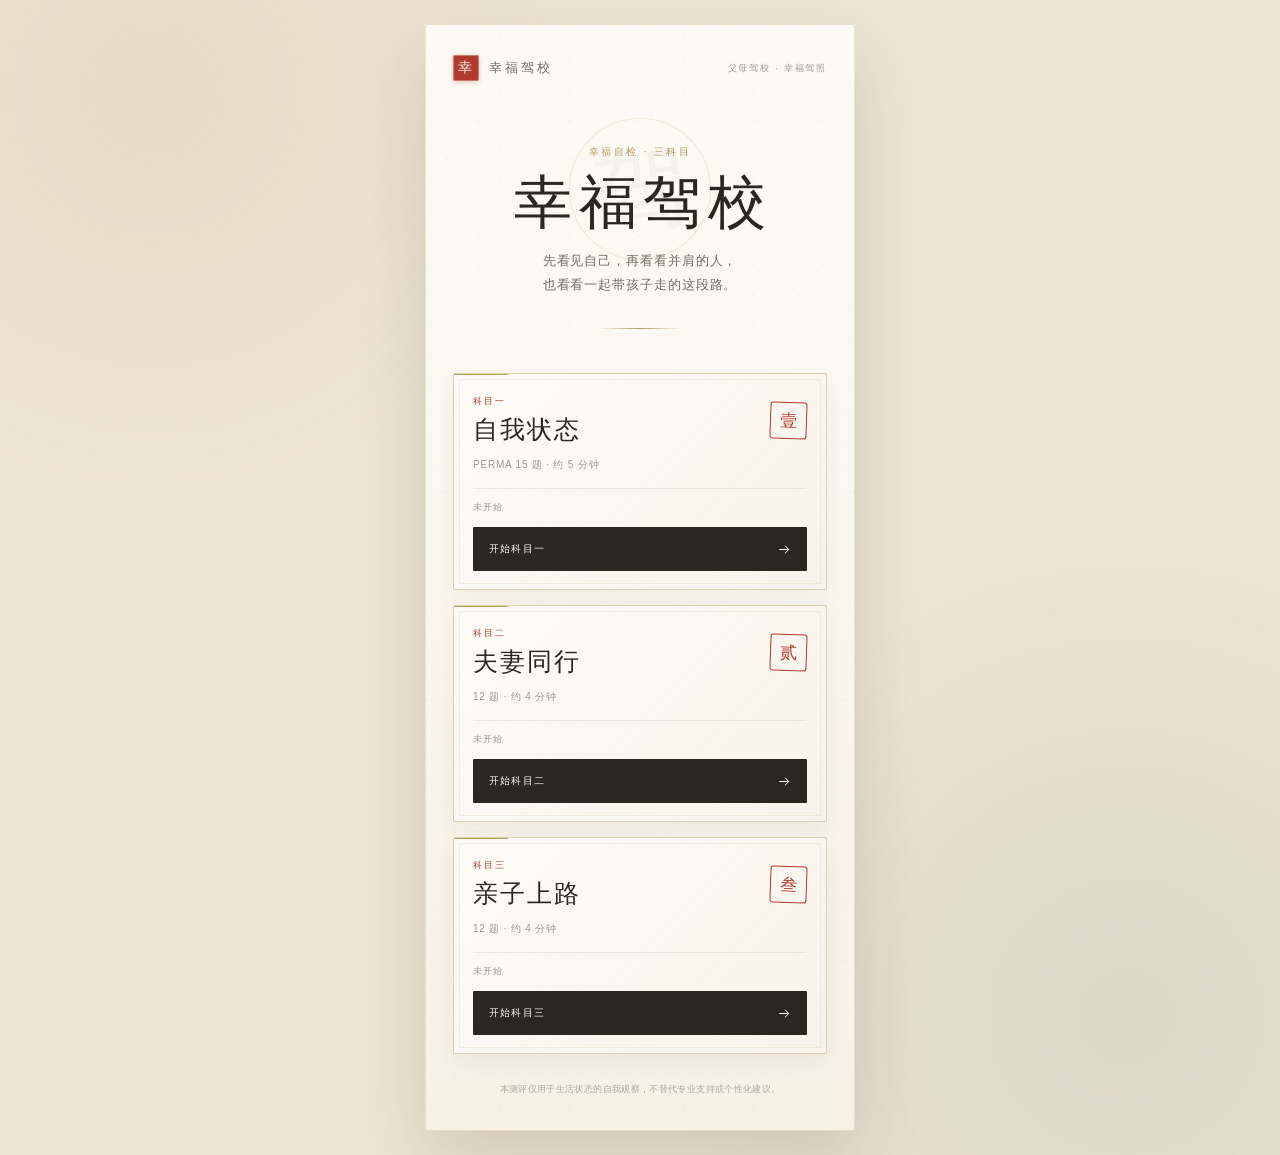
==== commit 6f854333: "feat: 纸境升级「幸福驾校」三科目版（科目一 PERMA + 科目二夫妻 + 科目三亲子 + 幸福驾照） - 科目选择首页：三科目卡 + 完成态 + 领证入口（双科门控） - 科目二/三：A/B/" ====
--- a/variants/paper/index.html
+++ b/variants/paper/index.html
@@ -5,9 +5,11 @@
     <meta name="viewport" content="width=device-width, initial-scale=1, viewport-fit=cover">
     <meta name="theme-color" content="#FBF8F1">
     <meta name="color-scheme" content="light">
-    <meta name="description" content="用五分钟，看见此刻生活里的五个幸福维度。">
-    <title>幸福自检 · 纸境</title>
+    <meta name="description" content="幸福驾校：从自我状态、夫妻同行到亲子上路，完成三科幸福自检。">
+    <title>幸福驾校 · 幸福自检</title>
+    <link rel="icon" href="data:image/svg+xml,%3Csvg xmlns='http://www.w3.org/2000/svg' viewBox='0 0 64 64'%3E%3Crect width='64' height='64' rx='10' fill='%23B03A2E'/%3E%3Ctext x='32' y='45' font-size='38' text-anchor='middle' fill='%23FBF8F1' font-family='Songti SC, serif'%3E幸%3C/text%3E%3C/svg%3E">
     <link rel="stylesheet" href="./style.css">
+    <script src="./subjects.js" defer></script>
     <script src="./app.js" defer></script>
   </head>
   <body data-screen="home">
@@ -25,207 +27,291 @@
     <div class="ambient ambient--gilt" aria-hidden="true"></div>
 
     <main class="app-shell" id="app">
-      <!-- 卷一 · 起 -->
-      <section class="screen screen--home is-active" data-screen="home" aria-labelledby="home-title">
+      <!-- 驾校堂前 · 科目选择 -->
+      <section class="screen screen--home screen--scroll is-active" data-screen="home" aria-labelledby="home-title">
         <header class="home-header">
-          <a class="brand-lockup" href="#" aria-label="幸福自检首页" data-action="home">
+          <div class="brand-lockup" aria-label="幸福驾校">
             <span class="brand-seal" aria-hidden="true">幸</span>
-            <span>幸福自检</span>
-          </a>
-          <span class="edition">PERMA · 纸境</span>
-        </header>
-
-        <div class="home-core">
-          <span class="vertical-note" aria-hidden="true">一屏一念<i>观</i></span>
-
-          <div class="ink-court" aria-hidden="true">
-            <svg viewBox="0 0 320 250" role="presentation">
-              <defs>
-                <radialGradient id="inkPool" cx="50%" cy="44%" r="62%">
-                  <stop offset="0%" stop-color="#2B2620" stop-opacity="0.4"></stop>
-                  <stop offset="52%" stop-color="#41585A" stop-opacity="0.18"></stop>
-                  <stop offset="100%" stop-color="#41585A" stop-opacity="0"></stop>
-                </radialGradient>
-                <filter id="inkBlur" x="-40%" y="-40%" width="180%" height="180%">
-                  <feGaussianBlur stdDeviation="9"></feGaussianBlur>
-                </filter>
-              </defs>
-              <ellipse class="ink-court__pool" cx="160" cy="110" rx="88" ry="60" fill="url(#inkPool)" filter="url(#inkBlur)"></ellipse>
-              <ellipse cx="206" cy="146" rx="38" ry="20" fill="#2B2620" opacity="0.1" filter="url(#inkBlur)"></ellipse>
-              <ellipse cx="114" cy="82" rx="20" ry="11" fill="#2B2620" opacity="0.08" filter="url(#inkBlur)"></ellipse>
-              <path d="M64 188H256" fill="none" stroke="#B89B5E" stroke-opacity="0.6" stroke-width="0.8"></path>
-              <circle cx="160" cy="188" r="2.6" fill="#B03A2E"></circle>
-            </svg>
-          </div>
-
-          <div class="home-copy">
-            <p class="eyebrow">给此刻的自己，一次诚实的停留</p>
-            <h1 id="home-title" tabindex="-1">幸福自检</h1>
-            <p class="home-value">五分钟，像研一次墨，<br>看清你此刻的幸福状态</p>
-          </div>
-        </div>
-
-        <div class="home-bottom">
-          <p class="resume-note" id="resumeNote" hidden></p>
-          <button class="primary-button" id="startButton" type="button">
-            <span id="startButtonLabel">开始自检</span>
-            <svg viewBox="0 0 24 24" aria-hidden="true">
-              <path d="M5 12h13m-5-5 5 5-5 5"></path>
-            </svg>
-          </button>
-          <button class="text-button" id="restartButton" type="button" hidden>重新开始</button>
-          <p class="disclaimer">本测评仅用于生活状态的自我观察，不替代专业支持或个性化建议。</p>
-        </div>
-      </section>
-
-      <!-- 卷二 · 问 -->
+            <span>幸福驾校</span>
+          </div>
+          <span class="edition">父母驾校 · 幸福驾照</span>
+        </header>
+
+        <div class="driving-home-hero">
+          <div class="driving-home-hero__mark" aria-hidden="true">
+            <span>驾</span>
+          </div>
+          <p class="eyebrow">幸福自检 · 三科目</p>
+          <h1 id="home-title" tabindex="-1">幸福驾校</h1>
+          <p>先看见自己，再看看并肩的人，<br>也看看一起带孩子走的这段路。</p>
+        </div>
+
+        <div class="subject-list" aria-label="请选择测评科目">
+          <article class="subject-card" id="s1SubjectCard" data-subject-card="s1">
+            <header class="subject-card__header">
+              <div>
+                <p>科目一</p>
+                <h2>自我状态</h2>
+              </div>
+              <span class="subject-seal" aria-hidden="true">壹</span>
+            </header>
+            <p class="subject-card__meta">PERMA 15 题 · 约 5 分钟</p>
+            <div class="subject-card__status">
+              <span class="status-badge" id="s1Status">未开始</span>
+              <strong id="s1Score" hidden></strong>
+            </div>
+            <div class="subject-card__actions">
+              <button class="subject-action subject-action--primary" type="button" data-subject="s1" data-subject-action="primary">
+                <span id="s1ActionLabel">开始科目一</span>
+                <svg viewBox="0 0 24 24" aria-hidden="true"><path d="M5 12h13m-5-5 5 5-5 5"></path></svg>
+              </button>
+              <button class="subject-action subject-action--secondary" type="button" data-subject="s1" data-subject-action="retake" hidden>重测</button>
+            </div>
+          </article>
+
+          <article class="subject-card" id="s2SubjectCard" data-subject-card="s2">
+            <header class="subject-card__header">
+              <div>
+                <p>科目二</p>
+                <h2>夫妻同行</h2>
+              </div>
+              <span class="subject-seal" aria-hidden="true">贰</span>
+            </header>
+            <p class="subject-card__meta">12 题 · 约 4 分钟</p>
+            <div class="subject-card__status">
+              <span class="status-badge" id="s2Status">未开始</span>
+              <strong id="s2Score" hidden></strong>
+            </div>
+            <div class="subject-card__actions">
+              <button class="subject-action subject-action--primary" type="button" data-subject="s2" data-subject-action="primary">
+                <span id="s2ActionLabel">开始科目二</span>
+                <svg viewBox="0 0 24 24" aria-hidden="true"><path d="M5 12h13m-5-5 5 5-5 5"></path></svg>
+              </button>
+              <button class="subject-action subject-action--secondary" type="button" data-subject="s2" data-subject-action="retake" hidden>重测</button>
+            </div>
+          </article>
+
+          <article class="subject-card" id="s3SubjectCard" data-subject-card="s3">
+            <header class="subject-card__header">
+              <div>
+                <p>科目三</p>
+                <h2>亲子上路</h2>
+              </div>
+              <span class="subject-seal" aria-hidden="true">叁</span>
+            </header>
+            <p class="subject-card__meta">12 题 · 约 4 分钟</p>
+            <div class="subject-card__status">
+              <span class="status-badge" id="s3Status">未开始</span>
+              <strong id="s3Score" hidden></strong>
+            </div>
+            <div class="subject-card__actions">
+              <button class="subject-action subject-action--primary" type="button" data-subject="s3" data-subject-action="primary">
+                <span id="s3ActionLabel">开始科目三</span>
+                <svg viewBox="0 0 24 24" aria-hidden="true"><path d="M5 12h13m-5-5 5 5-5 5"></path></svg>
+              </button>
+              <button class="subject-action subject-action--secondary" type="button" data-subject="s3" data-subject-action="retake" hidden>重测</button>
+            </div>
+          </article>
+        </div>
+
+        <section class="license-entry" id="licenseEntry" aria-labelledby="license-entry-title" hidden>
+          <span class="license-entry__seal" aria-hidden="true">领</span>
+          <div>
+            <p class="eyebrow">两科已完成</p>
+            <h2 id="license-entry-title">领取幸福驾照</h2>
+            <p>把夫妻同行与亲子上路，合成一张值得留存的家庭驾驶证。</p>
+          </div>
+          <button class="cinnabar-button" id="licenseButton" type="button">现在领证</button>
+        </section>
+
+        <p class="disclaimer driving-disclaimer">本测评仅用于生活状态的自我观察，不替代专业支持或个性化建议。</p>
+      </section>
+
+      <!-- 科目一 · 问 -->
       <section class="screen screen--quiz" data-screen="quiz" aria-labelledby="questionText" hidden>
         <header class="quiz-header">
           <button class="icon-button" id="quizBackButton" type="button" aria-label="返回上一题">
-            <svg viewBox="0 0 24 24" aria-hidden="true">
-              <path d="m15 18-6-6 6-6"></path>
-            </svg>
-          </button>
+            <svg viewBox="0 0 24 24" aria-hidden="true"><path d="m15 18-6-6 6-6"></path></svg>
+          </button>
+          <span class="quiz-subject">科目一 · 自我状态</span>
           <div class="quiz-count" aria-label="测评进度">
-            <span id="questionNumber">01</span>
-            <span class="quiz-count__total">/ 15</span>
-          </div>
-        </header>
-
-        <div class="progress-line" aria-hidden="true">
-          <span id="quizProgress"></span>
-        </div>
-
+            <span id="questionNumber">01</span><span class="quiz-count__total">/ 15</span>
+          </div>
+        </header>
+        <div class="progress-line" aria-hidden="true"><span id="quizProgress"></span></div>
         <div class="question-stage" id="questionStage">
           <div class="question-copy">
             <p class="eyebrow" id="questionDimension">P · 积极情绪</p>
             <h2 id="questionText" tabindex="-1">最近一周，有没有哪个瞬间让你真心笑出来？</h2>
           </div>
-
           <div class="scale-block">
             <div class="scale-options" id="scaleOptions" role="group" aria-labelledby="questionText"></div>
-            <div class="scale-ends" aria-hidden="true">
-              <span>完全没有</span>
-              <span>非常频繁</span>
-            </div>
+            <div class="scale-ends" aria-hidden="true"><span>完全没有</span><span>非常频繁</span></div>
             <p class="scale-hint" id="scaleHint" aria-live="polite">选择后自动进入下一题</p>
           </div>
         </div>
       </section>
 
-      <!-- 卷三 · 鉴 -->
+      <!-- 科目一 · 鉴 -->
       <section class="screen screen--scroll" data-screen="result" aria-labelledby="result-title" hidden>
         <header class="screen-nav">
-          <button class="nav-wordmark" type="button" data-action="home" aria-label="回到首页">
-            <span class="brand-seal" aria-hidden="true">幸</span>
-            <span>幸福自检</span>
-          </button>
-          <span class="screen-nav__meta">你的报告</span>
-        </header>
-
+          <button class="nav-wordmark" type="button" data-action="home" aria-label="回到科目选择">
+            <span class="brand-seal" aria-hidden="true">幸</span><span>幸福驾校</span>
+          </button>
+          <span class="screen-nav__meta">科目一 · 报告</span>
+        </header>
         <div class="result-hero">
           <p class="eyebrow">此刻的幸福指数</p>
           <div class="score-lockup" aria-label="幸福指数">
-            <output id="totalScore">0</output>
-            <span>/ 100</span>
-            <i class="result-seal" aria-hidden="true">鉴</i>
+            <output id="totalScore">0</output><span>/ 100</span><i class="result-seal" aria-hidden="true">鉴</i>
           </div>
           <h1 id="result-title" tabindex="-1">先看见此刻，不急着得出结论。</h1>
           <p id="resultSummary">五个维度里，有几处最近出现得更少。先不用急着做什么，看看它们在哪里。</p>
         </div>
-
         <figure class="radar-figure" aria-labelledby="radar-caption">
           <div class="radar-aura" aria-hidden="true"></div>
           <svg id="radarChart" viewBox="0 0 320 320" role="img" aria-label="五维幸福状态雷达图"></svg>
           <figcaption id="radar-caption">越靠近外圈，代表这一维度最近出现得越频繁</figcaption>
         </figure>
-
         <section class="dimension-section" aria-labelledby="dimension-title">
-          <div class="section-heading">
-            <p class="eyebrow">五个方向</p>
-            <h2 id="dimension-title">哪里稳住了，<br>哪里还需要照看</h2>
-          </div>
+          <div class="section-heading"><p class="eyebrow">五个方向</p><h2 id="dimension-title">哪里稳住了，<br>哪里还需要照看</h2></div>
           <div class="dimension-list" id="dimensionInsights"></div>
         </section>
-
         <div class="result-actions">
           <button class="primary-button" id="viewPlanButton" type="button">
-            <span>查看 7 天微训练</span>
-            <svg viewBox="0 0 24 24" aria-hidden="true">
-              <path d="M5 12h13m-5-5 5 5-5 5"></path>
-            </svg>
+            <span>查看 7 天微训练</span><svg viewBox="0 0 24 24" aria-hidden="true"><path d="M5 12h13m-5-5 5 5-5 5"></path></svg>
           </button>
           <button class="text-button" id="retakeButton" type="button">重新自检</button>
         </div>
       </section>
 
-      <!-- 卷四 · 习 -->
+      <!-- 科目二 / 三 · 问 -->
+      <section class="screen screen--driving-quiz" data-screen="driving-quiz" aria-labelledby="drivingQuestionText" hidden>
+        <header class="quiz-header driving-quiz-header">
+          <button class="icon-button" id="drivingQuizBackButton" type="button" aria-label="返回上一题">
+            <svg viewBox="0 0 24 24" aria-hidden="true"><path d="m15 18-6-6 6-6"></path></svg>
+          </button>
+          <span class="quiz-subject" id="drivingSubjectLabel">科目二 · 夫妻同行</span>
+          <div class="quiz-count" aria-label="测评进度">
+            <span id="drivingQuestionNumber">01</span><span class="quiz-count__total">/ 12</span>
+          </div>
+        </header>
+        <div class="progress-line" aria-hidden="true"><span id="drivingQuizProgress"></span></div>
+        <div class="driving-question-stage" id="drivingQuestionStage">
+          <div class="driving-question-copy">
+            <p class="eyebrow" id="drivingQuestionDimension">A1 · 情感连接</p>
+            <h1 id="drivingQuestionText" tabindex="-1">TA出门或回家时，你们之间有没有一句道别、一个迎接？</h1>
+          </div>
+          <div class="driving-options" id="drivingOptions" role="radiogroup" aria-labelledby="drivingQuestionText"></div>
+          <div class="driving-question-foot">
+            <p id="drivingQuestionHint" aria-live="polite">选择后 250ms 自动进入下一题</p>
+            <p id="drivingQuestionSource"></p>
+          </div>
+        </div>
+      </section>
+
+      <!-- 科目二 / 三 · 报告 -->
+      <section class="screen screen--scroll screen--driving-result" data-screen="driving-result" aria-labelledby="driving-result-title" hidden>
+        <header class="screen-nav">
+          <button class="nav-wordmark" type="button" data-action="home" aria-label="回到科目选择">
+            <span class="brand-seal" aria-hidden="true">幸</span><span>幸福驾校</span>
+          </button>
+          <span class="screen-nav__meta" id="drivingResultMeta">科目二 · 报告</span>
+        </header>
+        <div class="driving-result-hero">
+          <p class="eyebrow" id="drivingResultKicker">夫妻同行 · 本次科目分</p>
+          <div class="driving-score-lockup">
+            <output id="drivingTotalScore">0</output><span>/ 100</span><i aria-hidden="true">鉴</i>
+          </div>
+          <h1 id="driving-result-title" tabindex="-1">这段路，先看清哪里最需要补练。</h1>
+          <p id="drivingResultSummary">分数不是结论，它把具体动作照得更清楚。</p>
+        </div>
+
+        <section class="score-bars-section" aria-labelledby="driving-bars-title">
+          <div class="section-heading compact-heading"><p class="eyebrow">三个路段</p><h2 id="driving-bars-title">分开看，才知道从哪儿练</h2></div>
+          <div class="driving-dimension-bars" id="drivingDimensionBars"></div>
+        </section>
+
+        <aside class="breakthrough-card" aria-labelledby="driving-insight-title">
+          <span class="breakthrough-card__seal" aria-hidden="true">点</span>
+          <p class="eyebrow" id="drivingWeakLabel">最弱子维度</p>
+          <h2 id="driving-insight-title">一句点破</h2>
+          <p id="drivingWeakInsight"></p>
+        </aside>
+
+        <section class="deduction-section" aria-labelledby="driving-deduction-title">
+          <div class="section-heading compact-heading"><p class="eyebrow">本次扣分项</p><h2 id="driving-deduction-title">不绕弯，逐条看</h2></div>
+          <ul class="deduction-list" id="drivingDeductionList"></ul>
+          <p class="empty-note" id="drivingDeductionEmpty" hidden>本次没有 0 分项，继续守住这些具体做法。</p>
+        </section>
+
+        <section class="hazard-section" id="drivingHazardSection" aria-labelledby="driving-hazard-title">
+          <div class="hazard-light" id="drivingHazardLight" aria-hidden="true"><span></span><span></span><span></span></div>
+          <div>
+            <p class="eyebrow">危险驾驶红灯</p>
+            <h2 id="driving-hazard-title">高风险动作单独看</h2>
+            <ul id="drivingHazardList"></ul>
+            <p class="hazard-clear" id="drivingHazardClear">本次未亮红灯。</p>
+          </div>
+        </section>
+
+        <div class="result-actions driving-result-actions">
+          <button class="primary-button" id="drivingPlanButton" type="button">
+            <span>开始 7 天陪练</span><svg viewBox="0 0 24 24" aria-hidden="true"><path d="M5 12h13m-5-5 5 5-5 5"></path></svg>
+          </button>
+          <button class="text-button" id="drivingRetakeButton" type="button">重新测这一科</button>
+        </div>
+      </section>
+
+      <!-- 六维共用 · 习 -->
       <section class="screen screen--scroll screen--plan" data-screen="plan" aria-labelledby="plan-title" hidden>
         <header class="screen-nav">
-          <button class="icon-button" id="planBackButton" type="button" aria-label="返回报告">
-            <svg viewBox="0 0 24 24" aria-hidden="true">
-              <path d="m15 18-6-6 6-6"></path>
-            </svg>
-          </button>
-          <span class="screen-nav__meta">为你推荐</span>
-        </header>
-
+          <button class="icon-button" id="planBackButton" type="button" aria-label="回到科目选择">
+            <svg viewBox="0 0 24 24" aria-hidden="true"><path d="m15 18-6-6 6-6"></path></svg>
+          </button>
+          <span class="screen-nav__meta" id="planNavMeta">为你推荐</span>
+        </header>
         <div class="plan-hero">
           <p class="eyebrow" id="planKicker">重新看见</p>
-          <h1 id="plan-title" tabindex="-1"><span id="planName">心态</span><br>7 天微训练</h1>
+          <h1 id="plan-title" tabindex="-1"><span id="planName">心态</span><br><span id="planTypeLabel">7 天微训练</span></h1>
           <p id="planDescription">七天里，每天拿出不超过五分钟，把注意力放回真正重要的地方。</p>
-          <div class="plan-rule">
-            <span>7 DAYS</span>
-            <span>每天 ≤ 5 分钟</span>
-          </div>
-        </div>
-
+          <div class="plan-rule"><span>7 DAYS</span><span>每天 ≤ 5 分钟</span></div>
+        </div>
         <div class="timeline" id="trainingTimeline" aria-label="七天训练计划"></div>
-
         <p class="plan-footnote">不用补课，也不用追赶。哪一天想起来，就从那一天继续。</p>
       </section>
 
-      <!-- 卷五 · 息 -->
+      <!-- 共用 · 息 -->
       <section class="screen screen--breathe" data-screen="breathe" aria-labelledby="breathe-title" hidden>
         <header class="breathe-header">
-          <span>DAY 01 · 呼吸内观</span>
-          <button class="icon-button" id="closeBreatheButton" type="button" aria-label="退出练习">
-            <svg viewBox="0 0 24 24" aria-hidden="true">
-              <path d="M6 6l12 12M18 6 6 18"></path>
-            </svg>
-          </button>
-        </header>
-
+          <span>DAY 01 · 呼吸练习</span>
+          <button class="icon-button" id="closeBreatheButton" type="button" aria-label="退出练习，回到科目选择">
+            <svg viewBox="0 0 24 24" aria-hidden="true"><path d="M6 6l12 12M18 6 6 18"></path></svg>
+          </button>
+        </header>
         <div class="breathe-copy">
           <p class="eyebrow">把这一分钟还给自己</p>
           <h1 id="breathe-title" tabindex="-1">肩膀松一点，<br>让呼吸像墨，慢慢晕开。</h1>
         </div>
-
         <div class="breath-orbit" id="breathOrbit" aria-live="polite">
           <span class="breath-orbit__ring" aria-hidden="true"></span>
           <span class="breath-orbit__halo" aria-hidden="true"></span>
           <span class="breath-orbit__blot" aria-hidden="true"></span>
           <strong id="breathPhase">准备</strong>
         </div>
-
         <div class="breath-controls">
           <time id="breathCountdown" datetime="PT1M">01:00</time>
           <p id="breathPattern">吸气 4 秒 · 屏息 2 秒 · 呼气 6 秒</p>
           <button class="primary-button primary-button--quiet" id="startBreathButton" type="button">
-            <span>开始 60 秒</span>
-            <svg viewBox="0 0 24 24" aria-hidden="true">
-              <path d="m9 7 7 5-7 5Z"></path>
-            </svg>
-          </button>
-        </div>
-      </section>
-
-      <!-- 卷终 · 记 -->
+            <span>开始 60 秒</span><svg viewBox="0 0 24 24" aria-hidden="true"><path d="m9 7 7 5-7 5Z"></path></svg>
+          </button>
+        </div>
+      </section>
+
+      <!-- 共用 · 记 -->
       <section class="screen screen--complete" data-screen="complete" aria-labelledby="complete-title" hidden>
         <div class="complete-mark" aria-hidden="true">
-          <svg viewBox="0 0 180 180">
-            <circle cx="90" cy="90" r="62" pathLength="1"></circle>
-          </svg>
+          <svg viewBox="0 0 180 180"><circle cx="90" cy="90" r="62" pathLength="1"></circle></svg>
           <span class="complete-seal">记</span>
         </div>
         <div class="complete-copy">
@@ -235,13 +321,59 @@
         </div>
         <div class="complete-bottom">
           <p>不必一次走很远。<br>能回来这一分钟，就已经很好。</p>
-          <button class="line-button" id="backToPlanButton" type="button">回到七天计划</button>
-        </div>
-      </section>
-
-      <noscript>
-        <p class="noscript">请启用浏览器脚本后再开始自检。</p>
-      </noscript>
+          <button class="line-button" id="backToPlanButton" type="button">回到科目选择</button>
+        </div>
+      </section>
+
+      <!-- 幸福驾照 · 领证 -->
+      <section class="screen screen--scroll screen--license" data-screen="license" aria-labelledby="license-title" hidden>
+        <header class="screen-nav">
+          <button class="nav-wordmark" type="button" data-action="home" aria-label="回到科目选择">
+            <span class="brand-seal" aria-hidden="true">幸</span><span>幸福驾校</span>
+          </button>
+          <span class="screen-nav__meta">幸福驾照</span>
+        </header>
+        <div class="license-page-head">
+          <p class="eyebrow">两科完成 · 正式领证</p>
+          <h1 id="license-title" tabindex="-1">把一起走的路，<br>盖章留存。</h1>
+          <p>这张卡适合截图，也适合三个月后再回来对照。</p>
+        </div>
+
+        <article class="license-card" id="licenseCard" aria-label="幸福驾照卡">
+          <div class="license-card__frame" aria-hidden="true"></div>
+          <header class="license-card__head">
+            <div><p>HAPPINESS DRIVING LICENSE</p><h2>幸福驾照</h2></div>
+            <span>家庭版</span>
+          </header>
+          <div class="license-card__score">
+            <p>领证分</p>
+            <output id="licenseScore">0</output>
+            <span>/ 100</span>
+          </div>
+          <div class="license-card__grade">
+            <span>准驾等级</span>
+            <strong id="licenseGrade">实习期</strong>
+            <p id="licenseMessage"></p>
+          </div>
+          <dl class="license-card__facts">
+            <div><dt>科目二</dt><dd id="licenseS2Score">0 分</dd></div>
+            <div><dt>科目三</dt><dd id="licenseS3Score">0 分</dd></div>
+            <div><dt>扣分总数</dt><dd id="licenseDeductionTotal">0 分</dd></div>
+            <div><dt>扣分项</dt><dd id="licenseDeductionCount">0 项</dd></div>
+            <div class="license-card__date"><dt>颁发日期</dt><dd id="licenseIssuedAt">—</dd></div>
+          </dl>
+          <div class="license-card__stamp" aria-hidden="true"><span>幸福</span><span>准驾</span></div>
+          <p class="license-card__serial" id="licenseSerial">NO. HF-000000</p>
+        </article>
+
+        <section class="retest-section" aria-labelledby="retest-title">
+          <div class="section-heading compact-heading"><p class="eyebrow">复检路线</p><h2 id="retest-title">驾照不是终点，稳定才是</h2></div>
+          <ol class="retest-list" id="licenseRetestList"></ol>
+          <p class="stable-note" id="licenseStableMessage"></p>
+        </section>
+      </section>
+
+      <noscript><p class="noscript">请启用浏览器脚本后再开始自检。</p></noscript>
     </main>
   </body>
 </html>
--- a/variants/paper/style.css
+++ b/variants/paper/style.css
@@ -1535,3 +1535,1285 @@
     transform: scale(0.86);
   }
 }
+
+/* ============================================================
+   幸福驾校 · 三科目扩展
+   在原纸境上继续用宣纸、墨色、朱砂印与描金线，不引入新色系。
+   ============================================================ */
+
+/* ---------- 科目选择页 ---------- */
+
+.screen--home.screen--scroll {
+  display: block;
+  padding: 0 24px calc(34px + env(safe-area-inset-bottom));
+}
+
+.screen--home .home-header {
+  padding-inline: 0;
+}
+
+.driving-home-hero {
+  position: relative;
+  padding: 54px 0 44px;
+  text-align: center;
+}
+
+.driving-home-hero::after {
+  display: block;
+  width: 82px;
+  height: 1px;
+  margin: 30px auto 0;
+  background: linear-gradient(90deg, transparent, var(--gilt), transparent);
+  content: "";
+}
+
+.driving-home-hero__mark {
+  position: absolute;
+  top: 28px;
+  left: 50%;
+  width: 142px;
+  height: 142px;
+  border: 1px solid rgba(184, 155, 94, 0.18);
+  border-radius: 50%;
+  color: rgba(43, 38, 32, 0.035);
+  font-family: var(--font-serif);
+  font-size: 92px;
+  line-height: 142px;
+  pointer-events: none;
+  transform: translateX(-50%) rotate(-7deg);
+}
+
+.driving-home-hero h1 {
+  position: relative;
+  margin: 13px 0 14px;
+  color: var(--ink);
+  font-family: var(--font-serif);
+  font-size: clamp(46px, 13vw, 58px);
+  font-weight: 400;
+  letter-spacing: 0.12em;
+  line-height: 1.08;
+  text-indent: 0.12em;
+}
+
+.driving-home-hero > p:last-child {
+  position: relative;
+  margin: 0;
+  color: var(--ink-mid);
+  font-family: var(--font-serif);
+  font-size: 13px;
+  letter-spacing: 0.07em;
+  line-height: 1.9;
+}
+
+.subject-list {
+  display: grid;
+  gap: 15px;
+}
+
+.subject-card {
+  position: relative;
+  padding: 21px 19px 18px;
+  overflow: hidden;
+  border: 1px solid var(--gilt-line);
+  border-radius: 2px;
+  background:
+    linear-gradient(135deg, rgba(255, 255, 255, 0.52), rgba(243, 237, 224, 0.42)),
+    var(--paper);
+  box-shadow: 0 9px 24px rgba(43, 38, 32, 0.055);
+  transition: border-color 240ms var(--ease-out), box-shadow 240ms var(--ease-out), transform 240ms var(--ease-out);
+}
+
+.subject-card::before {
+  position: absolute;
+  inset: 5px;
+  border: 1px solid rgba(184, 155, 94, 0.14);
+  content: "";
+  pointer-events: none;
+}
+
+.subject-card::after {
+  position: absolute;
+  top: 0;
+  left: 0;
+  width: 54px;
+  height: 1px;
+  background: var(--gilt);
+  content: "";
+}
+
+.subject-card.is-complete {
+  border-color: rgba(176, 58, 46, 0.38);
+  box-shadow: 0 11px 28px rgba(176, 58, 46, 0.075);
+}
+
+.subject-card__header,
+.subject-card__status,
+.subject-card__actions {
+  position: relative;
+  z-index: 1;
+  display: flex;
+  align-items: center;
+  justify-content: space-between;
+}
+
+.subject-card__header p {
+  margin: 0 0 5px;
+  color: var(--cinnabar);
+  font-family: var(--font-sans);
+  font-size: 9px;
+  font-weight: 600;
+  letter-spacing: 0.22em;
+}
+
+.subject-card__header h2 {
+  margin: 0;
+  color: var(--ink);
+  font-family: var(--font-serif);
+  font-size: 25px;
+  font-weight: 400;
+  letter-spacing: 0.08em;
+}
+
+.subject-seal {
+  display: grid;
+  width: 37px;
+  height: 37px;
+  place-items: center;
+  border: 1px solid var(--cinnabar);
+  border-radius: 3px;
+  color: var(--cinnabar);
+  font-family: var(--font-serif);
+  font-size: 17px;
+  transform: rotate(2deg);
+}
+
+.subject-card.is-complete .subject-seal {
+  background: var(--cinnabar);
+  box-shadow: inset 0 0 0 2px var(--paper), 0 2px 8px rgba(176, 58, 46, 0.2);
+  color: var(--paper);
+}
+
+.subject-card__meta {
+  position: relative;
+  z-index: 1;
+  margin: 12px 0 16px;
+  color: var(--ink-soft);
+  font-family: var(--font-sans);
+  font-size: 10px;
+  letter-spacing: 0.08em;
+}
+
+.subject-card__status {
+  min-height: 23px;
+  margin-bottom: 13px;
+  padding-top: 12px;
+  border-top: 1px solid var(--hairline-soft);
+}
+
+.status-badge {
+  color: var(--ink-soft);
+  font-family: var(--font-sans);
+  font-size: 9px;
+  letter-spacing: 0.12em;
+}
+
+.subject-card.is-progress .status-badge {
+  color: var(--indigo-mid);
+}
+
+.subject-card.is-complete .status-badge,
+.subject-card__status strong {
+  color: var(--cinnabar);
+}
+
+.subject-card__status strong {
+  font-family: var(--font-serif);
+  font-size: 18px;
+  font-weight: 400;
+  font-variant-numeric: tabular-nums;
+  letter-spacing: 0.04em;
+}
+
+.subject-card__actions {
+  gap: 9px;
+}
+
+.subject-action {
+  position: relative;
+  z-index: 1;
+  min-height: 44px;
+  border-radius: 1px;
+  font-family: var(--font-sans);
+  font-size: 10px;
+  letter-spacing: 0.12em;
+}
+
+.subject-action--primary {
+  display: flex;
+  flex: 1;
+  align-items: center;
+  justify-content: space-between;
+  padding: 0 14px 0 16px;
+  background: var(--ink);
+  color: var(--paper);
+}
+
+.subject-card.is-complete .subject-action--primary {
+  background: var(--cinnabar);
+}
+
+.subject-action--primary svg {
+  width: 17px;
+  fill: none;
+  stroke: currentColor;
+  stroke-linecap: round;
+  stroke-width: 1.4;
+}
+
+.subject-action--secondary {
+  min-width: 68px;
+  padding: 0 12px;
+  border: 1px solid var(--gilt-line);
+  background: rgba(255, 255, 255, 0.32);
+  color: var(--ink-mid);
+}
+
+.license-entry {
+  position: relative;
+  display: grid;
+  grid-template-columns: 42px 1fr;
+  gap: 14px;
+  margin-top: 24px;
+  padding: 22px 18px 18px;
+  overflow: hidden;
+  border: 1px solid rgba(176, 58, 46, 0.55);
+  background:
+    radial-gradient(circle at 90% 12%, rgba(176, 58, 46, 0.1), transparent 8rem),
+    rgba(255, 255, 255, 0.38);
+  box-shadow: 0 12px 28px rgba(176, 58, 46, 0.09);
+}
+
+.license-entry::before,
+.license-entry::after {
+  position: absolute;
+  width: 24px;
+  height: 24px;
+  border-color: var(--gilt);
+  content: "";
+  pointer-events: none;
+}
+
+.license-entry::before {
+  top: 5px;
+  left: 5px;
+  border-top: 1px solid;
+  border-left: 1px solid;
+}
+
+.license-entry::after {
+  right: 5px;
+  bottom: 5px;
+  border-right: 1px solid;
+  border-bottom: 1px solid;
+}
+
+.license-entry__seal {
+  display: grid;
+  width: 39px;
+  height: 39px;
+  place-items: center;
+  border-radius: 3px;
+  background: var(--cinnabar);
+  box-shadow: inset 0 0 0 2px var(--paper), 0 3px 9px rgba(176, 58, 46, 0.25);
+  color: var(--paper);
+  font-size: 18px;
+}
+
+.license-entry h2 {
+  margin: 5px 0 8px;
+  color: var(--ink);
+  font-size: 24px;
+  font-weight: 400;
+  letter-spacing: 0.08em;
+}
+
+.license-entry div > p:last-child {
+  margin: 0;
+  color: var(--ink-mid);
+  font-size: 11px;
+  line-height: 1.75;
+}
+
+.cinnabar-button {
+  grid-column: 1 / -1;
+  min-height: 48px;
+  margin-top: 2px;
+  border: 1px solid var(--cinnabar);
+  background: var(--cinnabar);
+  color: var(--paper);
+  font-family: var(--font-sans);
+  font-size: 11px;
+  font-weight: 600;
+  letter-spacing: 0.2em;
+}
+
+.driving-disclaimer {
+  margin-top: 28px;
+}
+
+/* ---------- 科目二 / 三 · 一屏一题 ---------- */
+
+.screen--driving-quiz {
+  padding: 0 24px calc(28px + env(safe-area-inset-bottom));
+}
+
+.quiz-subject {
+  max-width: 160px;
+  overflow: hidden;
+  color: var(--ink-soft);
+  font-family: var(--font-sans);
+  font-size: 9px;
+  letter-spacing: 0.12em;
+  text-overflow: ellipsis;
+  white-space: nowrap;
+}
+
+.driving-question-stage {
+  display: flex;
+  min-height: calc(100dvh - 112px - env(safe-area-inset-top) - env(safe-area-inset-bottom));
+  flex-direction: column;
+  padding: clamp(33px, 6vh, 56px) 0 20px;
+  opacity: 1;
+  transform: translateY(0);
+  transition: opacity 250ms var(--ease-out), transform 250ms var(--ease-out);
+}
+
+.driving-question-stage.is-changing {
+  opacity: 0;
+  transform: translateY(-9px);
+}
+
+.driving-question-copy .eyebrow::before {
+  display: inline-block;
+  width: 5px;
+  height: 5px;
+  margin-right: 9px;
+  background: var(--cinnabar);
+  content: "";
+  vertical-align: 2px;
+}
+
+.driving-question-copy h1 {
+  max-width: 360px;
+  margin: 18px 0 0;
+  color: var(--ink);
+  font-family: var(--font-serif);
+  font-size: clamp(27px, 7.6vw, 34px);
+  font-weight: 400;
+  letter-spacing: 0.025em;
+  line-height: 1.48;
+}
+
+.driving-options {
+  display: grid;
+  gap: 10px;
+  margin-top: clamp(30px, 6vh, 54px);
+}
+
+.driving-option {
+  position: relative;
+  display: grid;
+  width: 100%;
+  min-height: 68px;
+  grid-template-columns: 36px 1fr;
+  align-items: center;
+  gap: 12px;
+  padding: 12px 15px 12px 12px;
+  overflow: hidden;
+  border: 1px solid rgba(184, 155, 94, 0.44);
+  border-radius: 2px;
+  background: rgba(255, 255, 255, 0.43);
+  color: var(--ink);
+  text-align: left;
+  transition: border-color 210ms var(--ease-out), background-color 210ms var(--ease-out), transform 210ms var(--ease-out);
+}
+
+.driving-option::after {
+  position: absolute;
+  right: -14px;
+  bottom: -18px;
+  width: 42px;
+  height: 42px;
+  border: 1px solid transparent;
+  border-radius: 50%;
+  content: "";
+}
+
+.driving-option__mark {
+  display: grid;
+  width: 34px;
+  height: 34px;
+  place-items: center;
+  border: 1px solid var(--gilt-line);
+  border-radius: 50%;
+  color: var(--ink-soft);
+  font-family: var(--font-sans);
+  font-size: 9px;
+  font-variant-numeric: tabular-nums;
+}
+
+.driving-option__text {
+  font-family: var(--font-serif);
+  font-size: 15px;
+  letter-spacing: 0.025em;
+  line-height: 1.6;
+}
+
+.driving-option.is-selected {
+  border-color: var(--cinnabar);
+  background: var(--cinnabar-soft);
+  box-shadow: inset 3px 0 0 var(--cinnabar), 0 6px 16px rgba(176, 58, 46, 0.08);
+  transform: translateX(2px);
+}
+
+.driving-option.is-selected::after {
+  border-color: rgba(176, 58, 46, 0.3);
+}
+
+.driving-option.is-selected .driving-option__mark {
+  border-color: var(--cinnabar);
+  background: var(--cinnabar);
+  color: var(--paper);
+}
+
+.driving-question-foot {
+  display: grid;
+  gap: 9px;
+  margin-top: auto;
+  padding-top: 25px;
+  text-align: center;
+}
+
+.driving-question-foot p {
+  margin: 0;
+  color: var(--indigo-mid);
+  font-family: var(--font-sans);
+  font-size: 9px;
+  letter-spacing: 0.08em;
+  line-height: 1.6;
+}
+
+.driving-question-foot p:last-child {
+  color: rgba(43, 38, 32, 0.3);
+  font-size: 9px;
+  letter-spacing: 0.02em;
+}
+
+/* ---------- 单科报告 ---------- */
+
+.screen--driving-result {
+  background: linear-gradient(180deg, rgba(184, 155, 94, 0.035), transparent 30rem);
+}
+
+.driving-result-hero {
+  padding: clamp(52px, 9vh, 82px) 0 46px;
+}
+
+.driving-score-lockup {
+  position: relative;
+  display: flex;
+  align-items: flex-end;
+  gap: 9px;
+  margin-top: 10px;
+  font-variant-numeric: tabular-nums;
+}
+
+.driving-score-lockup output {
+  color: var(--ink);
+  font-family: var(--font-serif);
+  font-size: clamp(94px, 29vw, 124px);
+  line-height: 0.95;
+}
+
+.driving-score-lockup > span {
+  margin-bottom: 13px;
+  color: var(--ink-soft);
+  font-family: var(--font-sans);
+  font-size: 11px;
+}
+
+.driving-score-lockup i {
+  display: grid;
+  width: 32px;
+  height: 32px;
+  margin: 0 0 10px auto;
+  place-items: center;
+  border-radius: 3px;
+  background: var(--cinnabar);
+  box-shadow: inset 0 0 0 2px var(--paper), 0 3px 8px rgba(176, 58, 46, 0.24);
+  color: var(--paper);
+  font-size: 15px;
+  font-style: normal;
+}
+
+.driving-result-hero h1 {
+  margin: 28px 0 14px;
+  color: var(--ink);
+  font-size: clamp(28px, 8vw, 34px);
+  font-weight: 400;
+  letter-spacing: 0.035em;
+  line-height: 1.5;
+}
+
+.driving-result-hero > p:last-child {
+  margin: 0;
+  color: var(--ink-mid);
+  font-size: 13px;
+  letter-spacing: 0.035em;
+  line-height: 1.85;
+}
+
+.score-bars-section,
+.deduction-section,
+.retest-section {
+  padding: 42px 0;
+  border-top: 1px solid var(--gilt-line);
+}
+
+.compact-heading {
+  margin-bottom: 27px;
+}
+
+.compact-heading h2 {
+  margin-top: 10px;
+  font-size: 25px;
+  line-height: 1.45;
+}
+
+.driving-dimension-bars {
+  display: grid;
+  gap: 24px;
+}
+
+.driving-bar__head {
+  display: flex;
+  align-items: baseline;
+  justify-content: space-between;
+  margin-bottom: 10px;
+}
+
+.driving-bar__head span {
+  color: var(--ink-mid);
+  font-family: var(--font-sans);
+  font-size: 11px;
+  letter-spacing: 0.09em;
+}
+
+.driving-bar__head strong {
+  color: var(--ink);
+  font-family: var(--font-serif);
+  font-size: 21px;
+  font-weight: 400;
+  font-variant-numeric: tabular-nums;
+}
+
+.driving-bar.is-weak .driving-bar__head span,
+.driving-bar.is-weak .driving-bar__head strong {
+  color: var(--cinnabar);
+}
+
+.driving-bar__track {
+  position: relative;
+  height: 8px;
+  padding: 2px;
+  border: 1px solid var(--gilt-line);
+  background: rgba(255, 255, 255, 0.42);
+}
+
+.driving-bar__track span {
+  display: block;
+  width: 0;
+  height: 100%;
+  background: linear-gradient(90deg, var(--ink), var(--indigo));
+  animation: reveal-driving-bar 800ms var(--bar-delay) var(--ease-out) forwards;
+}
+
+.driving-bar.is-weak .driving-bar__track span {
+  background: linear-gradient(90deg, var(--cinnabar), #8E2E26);
+}
+
+.breakthrough-card {
+  position: relative;
+  margin: 10px 0 44px;
+  padding: 27px 23px 25px;
+  border: 1px solid var(--gilt-line);
+  background:
+    linear-gradient(110deg, rgba(184, 155, 94, 0.065), transparent 60%),
+    rgba(255, 255, 255, 0.32);
+}
+
+.breakthrough-card::before {
+  position: absolute;
+  top: 5px;
+  right: 5px;
+  bottom: 5px;
+  left: 5px;
+  border: 1px solid rgba(184, 155, 94, 0.13);
+  content: "";
+  pointer-events: none;
+}
+
+.breakthrough-card__seal {
+  position: absolute;
+  top: -14px;
+  right: 18px;
+  display: grid;
+  width: 35px;
+  height: 35px;
+  place-items: center;
+  border-radius: 3px;
+  background: var(--cinnabar);
+  box-shadow: inset 0 0 0 2px var(--paper);
+  color: var(--paper);
+  transform: rotate(4deg);
+}
+
+.breakthrough-card h2 {
+  position: relative;
+  margin: 9px 0 13px;
+  color: var(--ink);
+  font-size: 24px;
+  font-weight: 400;
+  letter-spacing: 0.08em;
+}
+
+.breakthrough-card > p:last-child {
+  position: relative;
+  margin: 0;
+  color: var(--ink-mid);
+  font-size: 14px;
+  letter-spacing: 0.025em;
+  line-height: 1.9;
+}
+
+.deduction-list,
+.hazard-section ul {
+  margin: 0;
+  padding: 0;
+  list-style: none;
+}
+
+.deduction-list {
+  display: grid;
+  gap: 10px;
+}
+
+.deduction-list li {
+  display: grid;
+  grid-template-columns: auto 1fr;
+  gap: 2px 13px;
+  padding: 16px 15px;
+  border-left: 2px solid var(--cinnabar);
+  background: linear-gradient(90deg, rgba(176, 58, 46, 0.065), rgba(255, 255, 255, 0.3));
+}
+
+.deduction-list strong {
+  grid-row: 1 / 3;
+  align-self: start;
+  padding-top: 2px;
+  color: var(--cinnabar);
+  font-family: var(--font-sans);
+  font-size: 10px;
+  white-space: nowrap;
+}
+
+.deduction-list p {
+  margin: 0;
+  color: var(--ink);
+  font-size: 15px;
+  letter-spacing: 0.03em;
+  line-height: 1.55;
+}
+
+.deduction-list span {
+  color: var(--ink-soft);
+  font-family: var(--font-sans);
+  font-size: 9px;
+  line-height: 1.55;
+}
+
+.empty-note {
+  margin: 0;
+  padding: 18px;
+  border: 1px dashed var(--gilt-line);
+  color: var(--indigo-mid);
+  font-size: 12px;
+  line-height: 1.7;
+  text-align: center;
+}
+
+.hazard-section {
+  display: grid;
+  grid-template-columns: 47px 1fr;
+  gap: 17px;
+  margin-top: 3px;
+  padding: 22px 19px;
+  border: 1px solid var(--hairline);
+  background: rgba(43, 38, 32, 0.025);
+  transition: border-color 260ms var(--ease-out), background-color 260ms var(--ease-out), box-shadow 260ms var(--ease-out);
+}
+
+.hazard-section.is-on {
+  border-color: rgba(176, 58, 46, 0.58);
+  background: rgba(176, 58, 46, 0.07);
+  box-shadow: 0 10px 26px rgba(176, 58, 46, 0.08);
+}
+
+.hazard-light {
+  display: grid;
+  width: 42px;
+  height: 86px;
+  align-content: center;
+  gap: 6px;
+  padding: 8px;
+  border: 1px solid rgba(43, 38, 32, 0.25);
+  border-radius: 18px;
+  background: rgba(43, 38, 32, 0.78);
+}
+
+.hazard-light span {
+  width: 12px;
+  height: 12px;
+  margin: auto;
+  border-radius: 50%;
+  background: rgba(251, 248, 241, 0.12);
+  box-shadow: inset 0 0 0 1px rgba(255, 255, 255, 0.08);
+}
+
+.hazard-section.is-on .hazard-light span:first-child {
+  background: var(--cinnabar);
+  box-shadow: 0 0 0 4px rgba(176, 58, 46, 0.18), 0 0 14px rgba(176, 58, 46, 0.72);
+}
+
+.hazard-section h2 {
+  margin: 7px 0 13px;
+  color: var(--ink);
+  font-size: 21px;
+  font-weight: 400;
+  letter-spacing: 0.06em;
+}
+
+.hazard-section.is-on h2,
+.hazard-section.is-on .eyebrow {
+  color: var(--cinnabar);
+}
+
+.hazard-section li {
+  padding: 9px 0;
+  border-top: 1px solid rgba(176, 58, 46, 0.15);
+}
+
+.hazard-section li strong,
+.hazard-section li span {
+  display: block;
+}
+
+.hazard-section li strong {
+  color: var(--cinnabar);
+  font-size: 13px;
+  font-weight: 400;
+  line-height: 1.5;
+}
+
+.hazard-section li span,
+.hazard-clear {
+  margin-top: 3px;
+  color: var(--ink-soft);
+  font-family: var(--font-sans);
+  font-size: 9px;
+  line-height: 1.5;
+}
+
+.hazard-clear {
+  margin-bottom: 0;
+}
+
+.driving-result-actions {
+  margin-top: 40px;
+}
+
+#planTypeLabel {
+  color: var(--ink);
+}
+
+/* ---------- 幸福驾照 ---------- */
+
+.screen--license {
+  background:
+    radial-gradient(circle at 82% 22%, rgba(184, 155, 94, 0.09), transparent 17rem),
+    linear-gradient(180deg, var(--paper-warm), var(--paper));
+}
+
+.license-page-head {
+  padding: 52px 0 34px;
+}
+
+.license-page-head h1 {
+  margin: 15px 0 16px;
+  color: var(--ink);
+  font-size: clamp(35px, 10vw, 44px);
+  font-weight: 400;
+  letter-spacing: 0.055em;
+  line-height: 1.38;
+}
+
+.license-page-head > p:last-child {
+  margin: 0;
+  color: var(--ink-mid);
+  font-size: 12px;
+  line-height: 1.8;
+}
+
+.license-card {
+  position: relative;
+  min-height: 570px;
+  padding: 28px 25px 24px;
+  overflow: hidden;
+  border: 1px solid var(--gilt);
+  background:
+    radial-gradient(circle at 85% 72%, rgba(176, 58, 46, 0.075), transparent 10rem),
+    radial-gradient(circle at 15% 16%, rgba(184, 155, 94, 0.11), transparent 12rem),
+    repeating-linear-gradient(0deg, transparent 0 24px, rgba(43, 38, 32, 0.012) 24px 25px),
+    #F9F3E7;
+  box-shadow: 0 20px 44px rgba(43, 38, 32, 0.14);
+  isolation: isolate;
+}
+
+.license-card::before {
+  position: absolute;
+  top: -85px;
+  right: -88px;
+  width: 220px;
+  height: 220px;
+  border: 1px solid rgba(184, 155, 94, 0.2);
+  border-radius: 50%;
+  box-shadow: 0 0 0 15px rgba(184, 155, 94, 0.035), 0 0 0 35px rgba(184, 155, 94, 0.025);
+  content: "";
+  pointer-events: none;
+}
+
+.license-card__frame {
+  position: absolute;
+  inset: 7px;
+  z-index: -1;
+  border: 1px solid rgba(184, 155, 94, 0.45);
+}
+
+.license-card__frame::before,
+.license-card__frame::after {
+  position: absolute;
+  width: 34px;
+  height: 34px;
+  border-color: var(--cinnabar);
+  content: "";
+}
+
+.license-card__frame::before {
+  top: 7px;
+  left: 7px;
+  border-top: 1px solid;
+  border-left: 1px solid;
+}
+
+.license-card__frame::after {
+  right: 7px;
+  bottom: 7px;
+  border-right: 1px solid;
+  border-bottom: 1px solid;
+}
+
+.license-card__head {
+  display: flex;
+  align-items: flex-start;
+  justify-content: space-between;
+  padding-bottom: 15px;
+  border-bottom: 1px solid var(--gilt-line);
+}
+
+.license-card__head p {
+  margin: 0 0 5px;
+  color: var(--gilt);
+  font-family: var(--font-sans);
+  font-size: 8px;
+  letter-spacing: 0.18em;
+}
+
+.license-card__head h2 {
+  margin: 0;
+  color: var(--ink);
+  font-size: 29px;
+  font-weight: 400;
+  letter-spacing: 0.14em;
+}
+
+.license-card__head > span {
+  padding: 5px 7px;
+  border: 1px solid var(--cinnabar);
+  color: var(--cinnabar);
+  font-size: 9px;
+  letter-spacing: 0.12em;
+}
+
+.license-card__score {
+  display: flex;
+  align-items: flex-end;
+  margin-top: 23px;
+  color: var(--ink);
+}
+
+.license-card__score p {
+  align-self: center;
+  margin: 0 14px 0 0;
+  color: var(--ink-soft);
+  font-family: var(--font-sans);
+  font-size: 9px;
+  letter-spacing: 0.12em;
+  writing-mode: vertical-rl;
+}
+
+.license-card__score output {
+  font-family: var(--font-serif);
+  font-size: 82px;
+  font-variant-numeric: tabular-nums;
+  letter-spacing: -0.06em;
+  line-height: 0.9;
+}
+
+.license-card__score > span {
+  margin: 0 0 8px 8px;
+  color: var(--ink-soft);
+  font-family: var(--font-sans);
+  font-size: 9px;
+}
+
+.license-card__grade {
+  margin-top: 22px;
+}
+
+.license-card__grade > span {
+  color: var(--gilt);
+  font-family: var(--font-sans);
+  font-size: 8px;
+  letter-spacing: 0.16em;
+}
+
+.license-card__grade strong {
+  display: block;
+  margin-top: 4px;
+  color: var(--cinnabar);
+  font-size: 27px;
+  font-weight: 400;
+  letter-spacing: 0.12em;
+}
+
+.license-card__grade p {
+  max-width: 290px;
+  margin: 10px 0 0;
+  color: var(--ink-mid);
+  font-size: 11px;
+  letter-spacing: 0.02em;
+  line-height: 1.75;
+}
+
+.license-card__facts {
+  display: grid;
+  grid-template-columns: repeat(2, minmax(0, 1fr));
+  margin: 22px 0 0;
+  border-top: 1px solid var(--gilt-line);
+  border-left: 1px solid var(--gilt-line);
+}
+
+.license-card__facts div {
+  min-width: 0;
+  padding: 9px 10px;
+  border-right: 1px solid var(--gilt-line);
+  border-bottom: 1px solid var(--gilt-line);
+}
+
+.license-card__facts dt,
+.license-card__facts dd {
+  margin: 0;
+}
+
+.license-card__facts dt {
+  color: var(--ink-soft);
+  font-family: var(--font-sans);
+  font-size: 9px;
+  letter-spacing: 0.1em;
+}
+
+.license-card__facts dd {
+  margin-top: 4px;
+  color: var(--ink);
+  font-size: 13px;
+  font-variant-numeric: tabular-nums;
+}
+
+.license-card__facts .license-card__date {
+  grid-column: 1 / -1;
+}
+
+.license-card__stamp {
+  position: absolute;
+  right: 22px;
+  bottom: 42px;
+  display: grid;
+  width: 75px;
+  height: 75px;
+  place-content: center;
+  border: 3px double var(--cinnabar);
+  border-radius: 50%;
+  color: var(--cinnabar);
+  font-size: 14px;
+  letter-spacing: 0.14em;
+  line-height: 1.35;
+  text-align: center;
+  transform: rotate(-11deg);
+  opacity: 0.88;
+}
+
+.license-card__stamp span {
+  display: block;
+}
+
+.license-card__serial {
+  position: absolute;
+  bottom: 21px;
+  left: 25px;
+  margin: 0;
+  color: rgba(43, 38, 32, 0.34);
+  font-family: var(--font-sans);
+  font-size: 8px;
+  font-variant-numeric: tabular-nums;
+  letter-spacing: 0.1em;
+}
+
+.retest-section {
+  margin-top: 48px;
+}
+
+.retest-list {
+  display: grid;
+  grid-template-columns: repeat(2, minmax(0, 1fr));
+  gap: 9px;
+  margin: 0;
+  padding: 0;
+  list-style: none;
+}
+
+.retest-list li {
+  min-height: 76px;
+  padding: 14px;
+  border: 1px solid var(--gilt-line);
+  background: rgba(255, 255, 255, 0.3);
+}
+
+.retest-list span,
+.retest-list strong {
+  display: block;
+}
+
+.retest-list span {
+  color: var(--cinnabar);
+  font-family: var(--font-sans);
+  font-size: 9px;
+  letter-spacing: 0.1em;
+}
+
+.retest-list strong {
+  margin-top: 9px;
+  color: var(--ink);
+  font-size: 15px;
+  font-weight: 400;
+  letter-spacing: 0.04em;
+}
+
+.stable-note {
+  margin: 16px 0 0;
+  padding: 13px 15px;
+  border-left: 2px solid var(--indigo);
+  background: rgba(65, 88, 90, 0.06);
+  color: var(--indigo-mid);
+  font-family: var(--font-sans);
+  font-size: 10px;
+  letter-spacing: 0.04em;
+  line-height: 1.7;
+}
+
+/* ---------- 可用性与动效补齐 ---------- */
+
+.nav-wordmark,
+.brand-lockup {
+  min-height: 44px;
+}
+
+.text-button {
+  min-height: 44px;
+  padding: 10px 8px;
+}
+
+@keyframes reveal-driving-bar {
+  to { width: var(--bar-score); }
+}
+
+@media (hover: hover) and (pointer: fine) {
+  .subject-card:hover {
+    border-color: rgba(184, 155, 94, 0.75);
+    box-shadow: 0 14px 32px rgba(43, 38, 32, 0.09);
+    transform: translateY(-2px);
+  }
+
+  .driving-option:hover {
+    border-color: var(--cinnabar);
+    background: rgba(176, 58, 46, 0.04);
+    transform: translateX(2px);
+  }
+
+  .subject-action--secondary:hover {
+    border-color: var(--gilt);
+    color: var(--ink);
+  }
+
+  .cinnabar-button:hover {
+    background: #9C3329;
+  }
+}
+
+@media (max-width: 350px) {
+  .screen--home.screen--scroll,
+  .screen--driving-quiz,
+  .screen--scroll {
+    padding-right: 20px;
+    padding-left: 20px;
+  }
+
+  .subject-card {
+    padding-right: 16px;
+    padding-left: 16px;
+  }
+
+  .driving-question-copy h1 {
+    font-size: 25px;
+  }
+
+  .driving-option {
+    grid-template-columns: 32px 1fr;
+    gap: 10px;
+    padding-left: 10px;
+  }
+
+  .driving-option__mark {
+    width: 31px;
+    height: 31px;
+  }
+
+  .license-card {
+    padding-right: 21px;
+    padding-left: 21px;
+  }
+}
+
+@media (max-height: 720px) {
+  .driving-home-hero {
+    padding-top: 35px;
+    padding-bottom: 32px;
+  }
+
+  .driving-question-stage {
+    padding-top: 27px;
+  }
+
+  .driving-question-copy h1 {
+    margin-top: 13px;
+    font-size: 26px;
+  }
+
+  .driving-options {
+    gap: 8px;
+    margin-top: 25px;
+  }
+
+  .driving-option {
+    min-height: 61px;
+    padding-top: 9px;
+    padding-bottom: 9px;
+  }
+
+  .driving-question-foot {
+    padding-top: 17px;
+  }
+}
+
+@media (max-height: 600px) {
+  .driving-question-stage {
+    padding-top: 20px;
+    padding-bottom: 12px;
+  }
+
+  .driving-question-copy h1 {
+    margin-top: 10px;
+    font-size: 23px;
+    line-height: 1.4;
+  }
+
+  .driving-options {
+    gap: 6px;
+    margin-top: 17px;
+  }
+
+  .driving-option {
+    min-height: 52px;
+    padding-top: 7px;
+    padding-bottom: 7px;
+  }
+
+  .driving-option__mark {
+    width: 29px;
+    height: 29px;
+  }
+
+  .driving-option__text {
+    font-size: 14px;
+    line-height: 1.45;
+  }
+
+  .driving-question-foot {
+    gap: 4px;
+    padding-top: 10px;
+  }
+
+  .driving-question-foot p {
+    line-height: 1.4;
+  }
+
+  .driving-question-foot p:last-child {
+    font-size: 8px;
+  }
+}
+
+@media (min-width: 700px) {
+  .screen--home.screen--scroll {
+    padding-right: 28px;
+    padding-left: 28px;
+  }
+
+  .driving-question-stage {
+    min-height: calc(100dvh - 160px - env(safe-area-inset-top) - env(safe-area-inset-bottom));
+  }
+}
+
+@media (prefers-reduced-motion: reduce) {
+  .driving-bar__track span {
+    width: var(--bar-score);
+  }
+}
